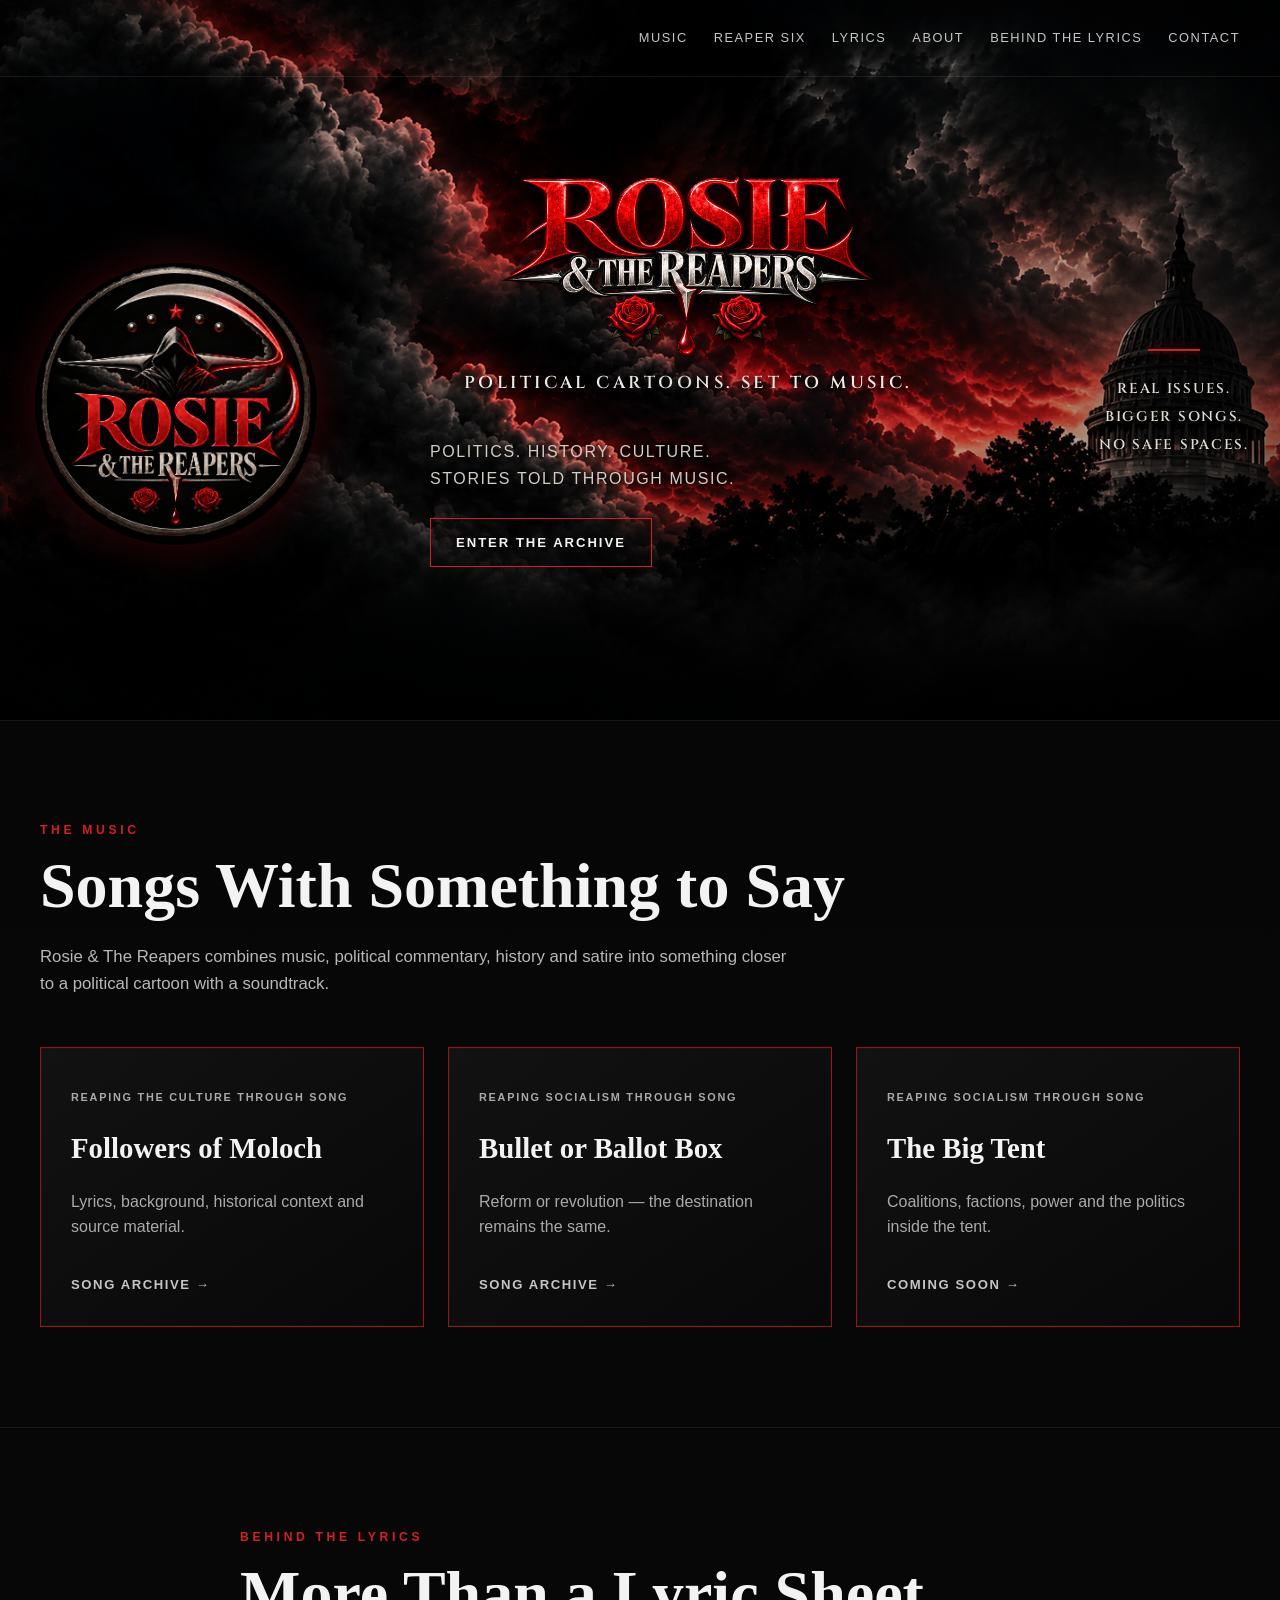
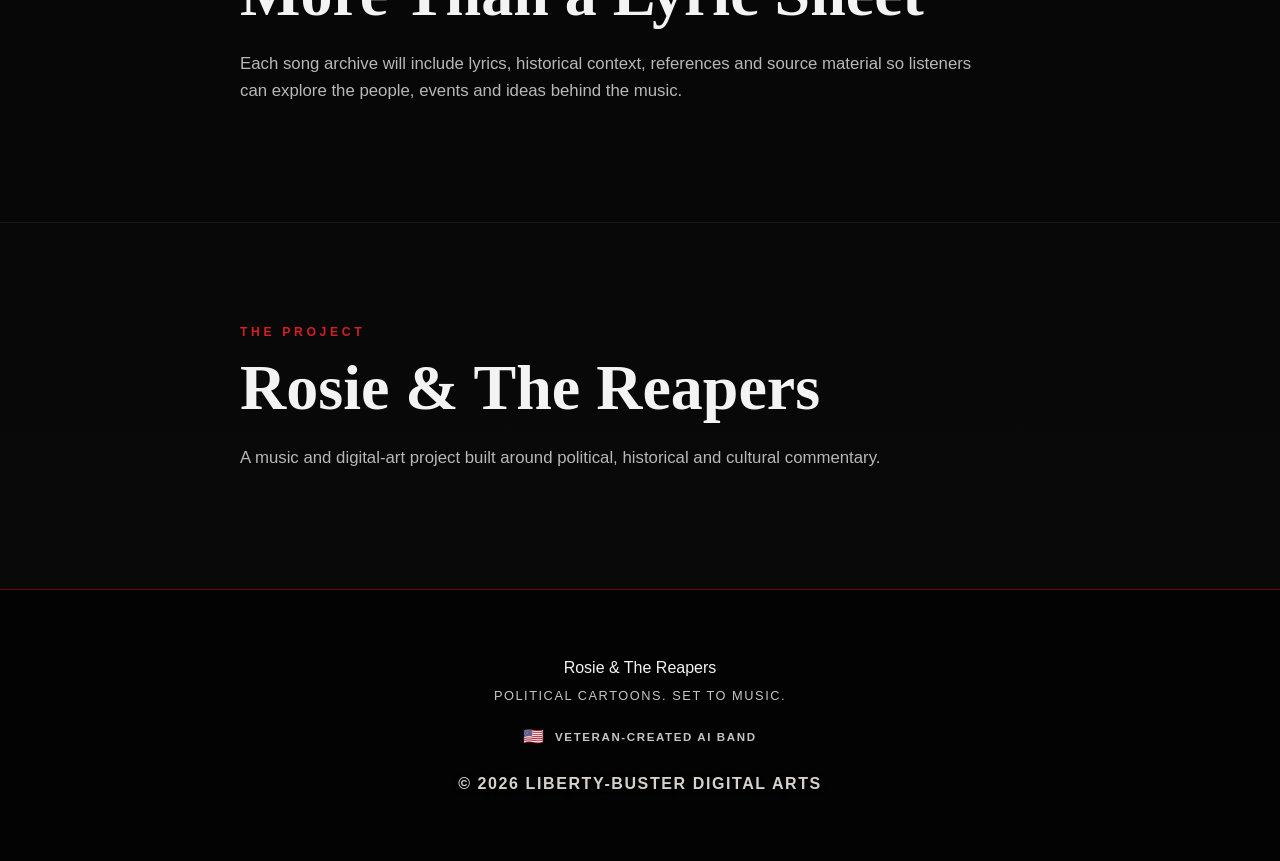
==== index.html @ 95b2151f "Add link to Reaper Six in main navigation" ====
<!DOCTYPE html>
<html lang="en">
<head>
  <meta charset="UTF-8">
  <meta name="viewport" content="width=device-width, initial-scale=1.0">

  <title>Rosie & The Reapers</title>

  <meta
    name="description"
    content="Rosie & The Reapers — Political Cartoons. Set to Music."
  >
  <link rel="preconnect" href="https://fonts.googleapis.com">
  <link rel="preconnect" href="https://fonts.gstatic.com" crossorigin>

  <link
  href="https://fonts.googleapis.com/css2?family=Cinzel+Decorative:wght@700;900&family=Cinzel:wght@500;600;700&display=swap"
  rel="stylesheet"
>

  <link rel="stylesheet" href="styles.css">
</head>

<body>

  <header class="site-header">

    <div class="header-inner">

      

      <nav class="main-nav" aria-label="Main navigation">
        <a href="#music">Music</a>
        <a href="reaper-six.html">Reaper Six</a>
        <a href="#lyrics">Lyrics</a>
        <a href="#about">About</a>
        <a href="#history">Behind the Lyrics</a>
        <a href="#contact">Contact</a>
      </nav>

    </div>

  </header>


  <main>

   <section class="hero">

  <div class="hero-atmosphere"></div>
  <div class="hero-overlay"></div>

  <div class="hero-content">

    <div class="hero-logo">
      <img
        src="assets/rosie-reapers-original.png"
        alt="Rosie & The Reapers logo"
      >
    </div>

   <div class="hero-main">

 <div class="hero-brand-lockup">

  <div class="hero-wordmark-image">
    <img
      src="assets/rosie-reapers-wordmark.png"
      alt="Rosie & The Reapers"
    >
  </div>

  <p class="hero-tagline">
    Political Cartoons. Set to Music.
  </p>

</div>

  <p class="hero-intro">
    Politics. History. Culture.<br>
    Stories told through music.
  </p>

  <a class="hero-button" href="#music">
    Enter the Archive
  </a>

</div>
    <aside class="hero-sidecopy">

  <div class="sidecopy-divider"></div>

  <p class="sidecopy-points">
    Real Issues.<br>
    Bigger Songs.<br>
    No Safe Spaces.
  </p>

</aside>

  </div>

</section>


    <section class="section" id="music">

      <div class="section-inner">

        <p class="section-label">
          THE MUSIC
        </p>

        <h2>
          Songs With Something to Say
        </h2>

        <p class="section-copy">
          Rosie & The Reapers combines music, political commentary,
          history and satire into something closer to a political
          cartoon with a soundtrack.
        </p>

        <div class="card-grid">

          <article class="content-card">
            <p class="card-category">
              REAPING THE CULTURE THROUGH SONG
            </p>

            <h3>Followers of Moloch</h3>

            <p>
              Lyrics, background, historical context and source material.
            </p>

            <a href="#">
              Song Archive →
            </a>
          </article>


          <article class="content-card">
            <p class="card-category">
              REAPING SOCIALISM THROUGH SONG
            </p>

            <h3>Bullet or Ballot Box</h3>

            <p>
              Reform or revolution — the destination remains the same.
            </p>

            <a href="songs/bullet-or-ballot-box.html">
              Song Archive →
            </a>
          </article>


          <article class="content-card">
            <p class="card-category">
              REAPING SOCIALISM THROUGH SONG
            </p>

            <h3>The Big Tent</h3>

            <p>
              Coalitions, factions, power and the politics inside the tent.
            </p>

            <a href="#">
              Coming Soon →
            </a>
          </article>

        </div>

      </div>

    </section>


    <section class="section section-dark" id="lyrics">

      <div class="section-inner narrow">

        <p class="section-label">
          BEHIND THE LYRICS
        </p>

        <h2>
          More Than a Lyric Sheet
        </h2>

        <p class="section-copy">
          Each song archive will include lyrics, historical context,
          references and source material so listeners can explore the
          people, events and ideas behind the music.
        </p>

      </div>

    </section>


    <section class="section" id="about">

      <div class="section-inner narrow">

        <p class="section-label">
          THE PROJECT
        </p>

        <h2>
          Rosie & The Reapers
        </h2>

        <p class="section-copy">
          A music and digital-art project built around political,
          historical and cultural commentary.
        </p>

      </div>

    </section>

  </main>


  <footer class="site-footer" id="contact">

    <p>
      Rosie & The Reapers
    </p>

    <p class="footer-tagline">
      Political Cartoons. Set to Music.
    </p>

    <div class="veteran-badge">
        <span class="veteran-flag" aria-hidden="true">🇺🇸</span>
        <span>Veteran-Created AI Band</span>
    </div>

    <p class="copyright">
      © 2026 Liberty-Buster Digital Arts
    </p>

  </footer>

</body>
</html>
---- styles.css ----
/* =========================================================
   ROSIE & THE REAPERS
   Global Design System
   ========================================================= */

:root {
  --black: #050505;
  --black-soft: #0c0c0c;
  --panel: #111111;

  --red: #b31217;
  --red-bright: #d21f26;
  --red-dark: #69080c;

  --silver: #c5c5c5;
  --steel: #8a8a8a;
  --white: #f3f3f3;

  --border-red: rgba(190, 22, 29, 0.78);

  --content-width: 1200px;
}


/* =========================================================
   RESET
   ========================================================= */

* {
  box-sizing: border-box;
}

html {
  scroll-behavior: smooth;
}

body {
  margin: 0;

  background:
    linear-gradient(
      to bottom,
      #050505,
      #090909
    );

  color: var(--white);

  font-family:
    Arial,
    Helvetica,
    sans-serif;

  line-height: 1.6;
}

a {
  color: inherit;
}


/* =========================================================
   HEADER
   ========================================================= */

.site-header {
  position: absolute;
  top: 0;
  left: 0;
  width: 100%;

  z-index: 10;

  border-bottom:
    1px solid rgba(255, 255, 255, 0.08);
}

.header-inner {
  width: min(
    calc(100% - 40px),
    var(--content-width)
  );

  margin: 0 auto;

  min-height: 76px;

  display: flex;
   
  align-items: center; 
   
  justify-content: flex-end;
   
  gap: 30px;
}

.site-name {
  color: var(--white);

  text-decoration: none;

  font-size: 1rem;

  font-weight: 700;

  letter-spacing: 0.12em;

  text-transform: uppercase;
}

.main-nav {
  display: flex;
  gap: 26px;

  font-size: 0.8rem;

  letter-spacing: 0.12em;

  text-transform: uppercase;
}

.main-nav a {
  text-decoration: none;

  color: var(--silver);

  transition:
    color 0.2s ease;
}

.main-nav a:hover {
  color: var(--red-bright);
}


/* =========================================================
   HERO
   ========================================================= */

.hero {
  position: relative;
  min-height: 720px;

  display: flex;
  align-items: center;

  overflow: hidden;

  background: #030303;
}

.hero-atmosphere {
  position: absolute;
  inset: 0;

  background-image: url("assets/hero-capitol-bg.png");
  background-size: cover;
  background-position: center center;
  background-repeat: no-repeat;

  transform: scale(1.015);
}
    
.hero::before {
  content: "";

  position: absolute;
  inset: 0;

  z-index: 1;

  background:
    linear-gradient(
      to right,
      rgba(0, 0, 0, 0.22) 0%,
      rgba(0, 0, 0, 0.05) 35%,
      rgba(0, 0, 0, 0.08) 65%,
      rgba(0, 0, 0, 0.28) 100%
    ),
    linear-gradient(
      to bottom,
      rgba(0, 0, 0, 0.05) 0%,
      rgba(0, 0, 0, 0.08) 60%,
      rgba(0, 0, 0, 0.72) 100%
    );
}

.hero-overlay {
  position: absolute;
  inset: 0;

  z-index: 1;

  background:
    radial-gradient(
      ellipse at 50% 45%,
      transparent 30%,
      rgba(0, 0, 0, 0.18) 72%,
      rgba(0, 0, 0, 0.48) 100%
    );
}

.hero-content {
  position: relative;
  z-index: 2;

  width: min(calc(100% - 70px), 1650px);
  margin: 88px auto 0;

  display: grid;

  grid-template-columns:
    minmax(280px, 370px)
    minmax(520px, 1fr)
    minmax(180px, 220px);

  align-items: center;

  gap: clamp(70px, 7vw, 130px);
}
/* =========================================================
   HERO LOGO
   ========================================================= */

.hero-logo {
  grid-column: 1;
  grid-row: 1;

  display: flex;
  align-items: center;
  justify-content: flex-start;

  justify-self: start;
}

.hero-logo img {
  display: block;

  width: clamp(270px, 22vw, 360px);
  max-width: 100%;
  height: auto;

  border-radius: 50%;  

  filter:
    drop-shadow(0 0 22px rgba(190, 15, 20, 0.28))
    drop-shadow(0 12px 30px rgba(0, 0, 0, 0.85));
}

.hero-main {
  grid-column: 2;
  grid-row: 1;

  align-self: center;

  max-width: 780px;

  transform: translateY(-22px); 
}

.hero-sidecopy {
  grid-column: 3;
  grid-row: 1;

  justify-self: end;
  align-self: center;

  width: 190px;

  text-align: center;

  transform: translateX(24px);
}

/* hero typography */

/* =========================================================
   HERO WORDMARK IMAGE
   ========================================================= */

.hero-brand-lockup {
  width: 108%;
  transform: translate(-4%, -24px);
  text-align: center;
}

.hero-wordmark-image {
  margin-bottom: 10px;
}

.hero-wordmark-image img {
  display: block;
  width: 100%;
  max-width: 820px;
  height: auto;

  filter:
    drop-shadow(0 5px 8px rgba(0, 0, 0, 0.85))
    drop-shadow(0 10px 18px rgba(0, 0, 0, 0.55));
}

.hero-tagline {
  margin: 0 auto 18px;

  color: #f0ece5;

  font-family: "Cinzel", Georgia, serif;
  font-size: clamp(1rem, 1.35vw, 1.25rem);
  font-weight: 600;

  letter-spacing: 0.20em;
  line-height: 1.5;

  text-align: center;
  text-transform: uppercase;

  text-shadow:
    0 2px 5px rgba(0, 0, 0, 1),
    0 0 12px rgba(0, 0, 0, 0.9);
}

.hero-intro {
  max-width: 540px;

  margin: 0 0 26px;

  color: #d1ccc4;

  font-size: 1rem;
  font-weight: 500;

  line-height: 1.7;
  letter-spacing: 0.10em;

  text-transform: uppercase;

  text-shadow:
    0 2px 5px rgba(0, 0, 0, 1),
    0 0 10px rgba(0, 0, 0, 0.9);
}

.hero-button {
  display: inline-block;

  padding: 13px 25px;

  border: 1px solid var(--red-bright);

  background: rgba(0, 0, 0, 0.28);

  color: var(--white);

  text-decoration: none;
  text-transform: uppercase;

  letter-spacing: 0.15em;

  font-size: 0.82rem;
  font-weight: 700;

  text-shadow:
    0 2px 4px rgba(0, 0, 0, 0.9);

  transition:
    background 0.2s ease,
    border-color 0.2s ease;
}

.hero-button:hover {
  background:
    var(--red-dark);

  border-color:
    var(--red-bright);
}

.sidecopy-tagline {
  margin: 0;

  color: var(--white);

  font-family:
    Georgia,
    "Times New Roman",
    serif;

  font-size:
    clamp(1.3rem, 1.7vw, 2rem);

  line-height: 1.22;

  letter-spacing: 0.06em;

  text-transform: uppercase;

  text-shadow:
    0 2px 8px rgba(0, 0, 0, 0.95);
}

.sidecopy-divider {
  width: 52px;
  height: 2px;

  margin: 0 auto 24px;

  background: var(--red-bright);

  box-shadow:
    0 0 10px rgba(210, 31, 38, 0.55);
}

.sidecopy-points {
  margin: 0;

  color: #e0dcd5;

  font-family: "Cinzel", Georgia, serif;

  font-size: 0.88rem;
  font-weight: 600;

  line-height: 2;
  letter-spacing: 0.12em;

  text-transform: uppercase;

  text-shadow:
    0 2px 5px rgba(0, 0, 0, 1),
    0 0 12px rgba(0, 0, 0, 1);
}

/* =========================================================
   SECTIONS
   ========================================================= */

.section {
  padding:
    100px 20px;

  border-top:
    1px solid
    rgba(255, 255, 255, 0.06);
}

.section-dark {
  background:
    #070707;
}

.section-inner {
  width:
    min(
      100%,
      var(--content-width)
    );

  margin:
    0 auto;
}

.section-inner.narrow {
  max-width:
    800px;
}

.section-label {
  margin:
    0 0 12px;

  color:
    var(--red-bright);

  font-size:
    0.76rem;

  font-weight:
    700;

  letter-spacing:
    0.3em;

  text-transform:
    uppercase;
}

.section h2 {
  margin:
    0 0 24px;

  font-family:
    Georgia,
    "Times New Roman",
    serif;

  font-size:
    clamp(
      2rem,
      5vw,
      4rem
    );

  line-height:
    1.05;
}

.section-copy {
  max-width:
    760px;

  color:
    #b8b8b8;

  font-size:
    1.05rem;
}


/* =========================================================
   CARDS
   ========================================================= */

.card-grid {
  margin-top:
    50px;

  display:
    grid;

  grid-template-columns:
    repeat(
      3,
      1fr
    );

  gap:
    24px;
}

.content-card {
  min-height:
    280px;

  padding:
    30px;

  background:
    linear-gradient(
      145deg,
      #121212,
      #080808
    );

  border:
    1px solid
    var(--border-red);

  box-shadow:
    inset
    0 0 0
    1px
    rgba(255, 255, 255, 0.025);
}

.card-category {
  color:
    var(--red-bright);

  font-size:
    0.68rem;

  font-weight:
    700;

  letter-spacing:
    0.16em;

  text-transform:
    uppercase;
}

.content-card h3 {
  font-family:
    Georgia,
    "Times New Roman",
    serif;

  font-size:
    1.8rem;

  margin:
    18px 0;
}

.content-card p {
  color:
    #aaa;
}

.content-card a {
  display:
    inline-block;

  margin-top:
    18px;

  color:
    var(--silver);

  text-decoration:
    none;

  font-size:
    0.82rem;

  font-weight:
    700;

  letter-spacing:
    0.12em;

  text-transform:
    uppercase;
}

.content-card a:hover {
  color:
    var(--red-bright);
}


/* =========================================================
   FOOTER
   ========================================================= */

.site-footer {
  padding:
    60px 20px;

  text-align:
    center;

  border-top:
    1px solid
    var(--red-dark);

  background:
    #030303;
}

.site-footer p {
  margin:
    5px 0;
}

.footer-tagline {
  color:
    var(--silver);

  letter-spacing:
    0.12em;

  text-transform:
    uppercase;

  font-size:
    0.8rem;
}

.copyright {
  margin-top: 26px !important;

  color: #d7d2ca;

  font-size: 1rem;
  font-weight: 800;

  letter-spacing: 0.10em;
  line-height: 1.5;

  text-transform: uppercase;

  text-shadow:
    0 2px 5px rgba(0, 0, 0, 0.9);
}


/* =========================================================
   VETERAN IDENTITY
   ========================================================= */

.veteran-badge {
  display: flex;
  align-items: center;
  justify-content: center;
  gap: 9px;

  margin-top: 22px;

  color: var(--silver);

  font-size: 0.72rem;
  font-weight: 700;

  letter-spacing: 0.14em;
  text-transform: uppercase;
}

.veteran-flag {
  font-size: 1.05rem;
  line-height: 1;
}

/* =========================================================
   SONG PAGE HERO
   ========================================================= */

.song-hero {
  position: relative;
  min-height: 620px;

  display: flex;
  align-items: center;

  overflow: hidden;

  background: #030303;
}

.song-hero-atmosphere {
  position: absolute;
  inset: 0;

  background-image: url("assets/hero-capitol-bg.png");
  background-size: cover;
  background-position: center;
  background-repeat: no-repeat;
}

.song-hero-overlay {
  position: absolute;
  inset: 0;

  background:
    linear-gradient(
      to right,
      rgba(0, 0, 0, 0.70) 0%,
      rgba(0, 0, 0, 0.30) 45%,
      rgba(0, 0, 0, 0.32) 100%
    ),
    linear-gradient(
      to bottom,
      rgba(0, 0, 0, 0.04),
      rgba(0, 0, 0, 0.58)
    );
}

.song-hero::after {
  content: "";

  position: absolute;
  inset: 0;

  pointer-events: none;
  z-index: 1;

  background:
    radial-gradient(
      circle at 78% 42%,
      rgba(255, 255, 255, 0.22) 0%,
      rgba(255, 255, 255, 0.13) 8%,
      rgba(255, 255, 255, 0.04) 16%,
      rgba(255, 255, 255, 0) 25%
    );

  mix-blend-mode: screen;
  opacity: 0.9;
}

.song-hero-content {
  position: relative;
  z-index: 2;

  width: min(calc(100% - 60px), 1300px);
  margin: 90px auto 0;

  display: grid;
  grid-template-columns: 300px 1fr;

  gap: clamp(60px, 8vw, 130px);

  align-items: center;
}

.song-brand-logo {
  display: block;

  width: 280px;
  max-width: 100%;
  height: auto;

  border-radius: 50%;

  filter:
    drop-shadow(0 0 20px rgba(190, 15, 20, 0.28))
    drop-shadow(0 12px 28px rgba(0, 0, 0, 0.85));
}

.song-category {
  margin: 0 0 18px;

  color: var(--red-bright);

  font-family: "Cinzel", Georgia, serif;

  font-size: 0.9rem;
  font-weight: 700;

  letter-spacing: 0.22em;

  text-transform: uppercase;
}

.song-heading h1 {
  margin: 0 0 26px;

  color: var(--white);

  font-family:
    Georgia,
    "Times New Roman",
    serif;

  font-size: clamp(3.5rem, 6vw, 6.5rem);

  line-height: 0.95;

  text-shadow:
    0 4px 18px rgba(0, 0, 0, 0.95);
}

.song-caption {
  margin: 0;

  color: #d5d0c8;

  font-family: "Cinzel", Georgia, serif;

  font-size: clamp(1rem, 1.6vw, 1.35rem);

  line-height: 1.7;
  letter-spacing: 0.10em;

  text-transform: uppercase;
}


/* =========================================================
   SONG CONTENT
   ========================================================= */

.song-section {
  padding: 90px 24px;

  border-top:
    1px solid rgba(255, 255, 255, 0.06);
}

.song-section-dark {
  background: #070707;
}

.song-section-inner {
  width: min(100%, 1180px);

  margin: 0 auto;
}

.song-text-column {
  max-width: 850px;
}

.song-section h2 {
  margin: 0 0 26px;

  font-family:
    Georgia,
    "Times New Roman",
    serif;

  font-size: clamp(1.8rem, 2.7vw, 2.7rem);

  line-height: 1.08;
}

/* =========================================================
   SONG SECTION LABELS
   ========================================================= */

.song-section .section-label {
  color: var(--red-bright);

  font-family: "Cinzel", Georgia, serif;
  font-size: clamp(1.1rem, 1.7vw, 1.3rem);
  font-weight: 700;

  letter-spacing: 0.16em;
  line-height: 1.35;

  text-transform: uppercase;
}
.song-body-copy {
  color: #c0bbb4;

  font-size: 1.05rem;

  line-height: 1.9;
}


/* =========================================================
   SONG MEDIA
   ========================================================= */

.song-media-grid {
  margin-top: 42px;

  display: grid;

  grid-template-columns:
    minmax(260px, 360px)
    1fr;

  gap: 48px;

  align-items: center;
}

.cover-placeholder {
  aspect-ratio: 1;

  display: grid;
  place-items: center;

  border: 1px solid var(--border-red);

  background:
    linear-gradient(
      145deg,
      #151515,
      #060606
    );

  color: var(--steel);

  font-family: "Cinzel", Georgia, serif;

  letter-spacing: 0.16em;

  text-transform: uppercase;
}

.song-cover img {
  display: block;
  width: 100%;
  height: auto;

  border: 1px solid var(--border-red);

  box-shadow:
    0 10px 28px rgba(0, 0, 0, 0.65);
}

.listen-panel {
  padding: 32px;

  border: 1px solid var(--border-red);

  background: rgba(5, 5, 5, 0.78);
}

.listen-panel p {
  color: #bbb6af;

  line-height: 1.8;
}

.dsp-links {
  margin-top: 26px;

  display: flex;
  flex-wrap: wrap;

  gap: 12px;
}

.dsp-links a {
  padding: 10px 16px;

  border: 1px solid var(--red-dark);

  text-decoration: none;

  font-size: 0.78rem;
  font-weight: 700;

  letter-spacing: 0.10em;

  text-transform: uppercase;
}

.dsp-links a:hover {
  border-color: var(--red-bright);
  background: var(--red-dark);
}


/* =========================================================
   SONG TEXT PANELS
   ========================================================= */

.lyrics-panel,
.reference-panel,
.sources-panel {
  margin-top: 30px;

  padding: 32px;

  border-left:
    3px solid var(--red-dark);

  background:
    linear-gradient(
      145deg,
      rgba(18, 18, 18, 0.92),
      rgba(7, 7, 7, 0.92)
    );

  color: #c5c0b8;

  line-height: 1.9;
}

/* =========================================================
   REFERENCE & SOURCE PANELS
   ========================================================= */

.reference-panel h3,
.sources-panel h3 {
  margin: 38px 0 14px;

  color: var(--red-bright);

  font-family: "Cinzel", Georgia, serif;
  font-size: 1.05rem;
  font-weight: 700;

  letter-spacing: 0.08em;
  line-height: 1.4;
}

.reference-panel h3:first-child,
.sources-panel h3:first-child {
  margin-top: 0;
}

.reference-panel p,
.sources-panel p {
  margin: 0 0 22px;
}

.sources-panel strong {
  color: #e2ddd5;
  font-weight: 700;
}

.sources-panel a {
  color: var(--silver);

  font-weight: 700;
  text-decoration: none;

  border-bottom: 1px solid var(--red-dark);

  transition:
    color 0.2s ease,
    border-color 0.2s ease;
}

.sources-panel a:hover {
  color: var(--red-bright);
  border-color: var(--red-bright);
}

/* =========================================================
   LYRICS
   ========================================================= */

.lyrics-panel {
  color: #d8d3cc;

  font-size: 1.05rem;
  line-height: 1.9;
}

.lyric-stanza {
  margin-bottom: 30px;
}

.lyric-stanza:last-child {
  margin-bottom: 0;
}

.lyric-stanza p {
  margin: 0 0 22px;
}

.lyric-section-label {
  margin: 38px 0 24px;

  color: var(--red-bright);

  font-family: "Cinzel", Georgia, serif;
  font-size: 0.82rem;
  font-weight: 700;

  letter-spacing: 0.18em;
  text-transform: uppercase;
}

.lyric-emphasis {
  color: var(--red-bright);

  font-weight: 700;

  text-shadow:
    0 0 10px rgba(210, 31, 38, 0.18);
}

/* =========================================================
   RESPONSIVE
   ========================================================= */

@media (max-width: 1100px) {

  .header-inner {
    flex-direction: column;
    justify-content: center;
    padding: 16px 0;
  }

 .hero-wordmark-image img {
  width: min(100%, 640px);
  max-width: 100%;
  }

 .hero-tagline {
    font-size: 0.9rem;
    letter-spacing: 0.15em;
  }

  .main-nav {
    flex-wrap: wrap;
    justify-content: center;
    gap: 12px 20px;
  }

 .hero {
  min-height: auto;
  padding: 150px 0 80px;
}

.hero-brand-lockup {
  width: 100%;
  transform: none;
}

.hero-atmosphere {
  background-position: 68% center;
}

.hero-content {
  width: min(calc(100% - 40px), 760px);

  margin-top: 0;

  grid-template-columns: 1fr;

  justify-items: start;

  gap: 30px;

  text-align: left;
}

.hero-logo {
  grid-column: 1;
  grid-row: 1;

  justify-self: start;
}

.hero-logo img {
  width: min(320px, 72vw);
}

.hero-main {
  transform: none;
}

.hero-sidecopy {
  grid-column: 1;
  grid-row: 3;

  justify-self: start;

  max-width: 320px;

  margin-top: 10px;

  text-align: left;
}

.sidecopy-divider {
  margin-left: 0;
  margin-right: 0;
}

.hero-intro {
  margin-left: 0;
  margin-right: 0;
}

  .card-grid {
    grid-template-columns: 1fr;
  }

  /* =========================================================
   SONG PAGE RESPONSIVE
   ========================================================= */

.song-hero {
  min-height: auto;
  padding: 140px 0 70px;
}

.song-hero-content {
  width: min(calc(100% - 40px), 760px);
  margin-top: 0;

  grid-template-columns: 1fr;
  gap: 36px;
}

.song-brand-logo {
  width: min(240px, 60vw);
}

.song-heading h1 {
  font-size: clamp(2.8rem, 12vw, 4.6rem);
}

.song-media-grid {
  grid-template-columns: 1fr;
  gap: 28px;
}

.song-cover {
  max-width: 420px;
}

.song-section {
  padding: 70px 20px;
}

.song-text-column {
  max-width: 100%;
}

.listen-panel {
  padding: 26px;
}

.lyrics-panel,
.reference-panel,
.sources-panel {
  padding: 24px;
} 

}
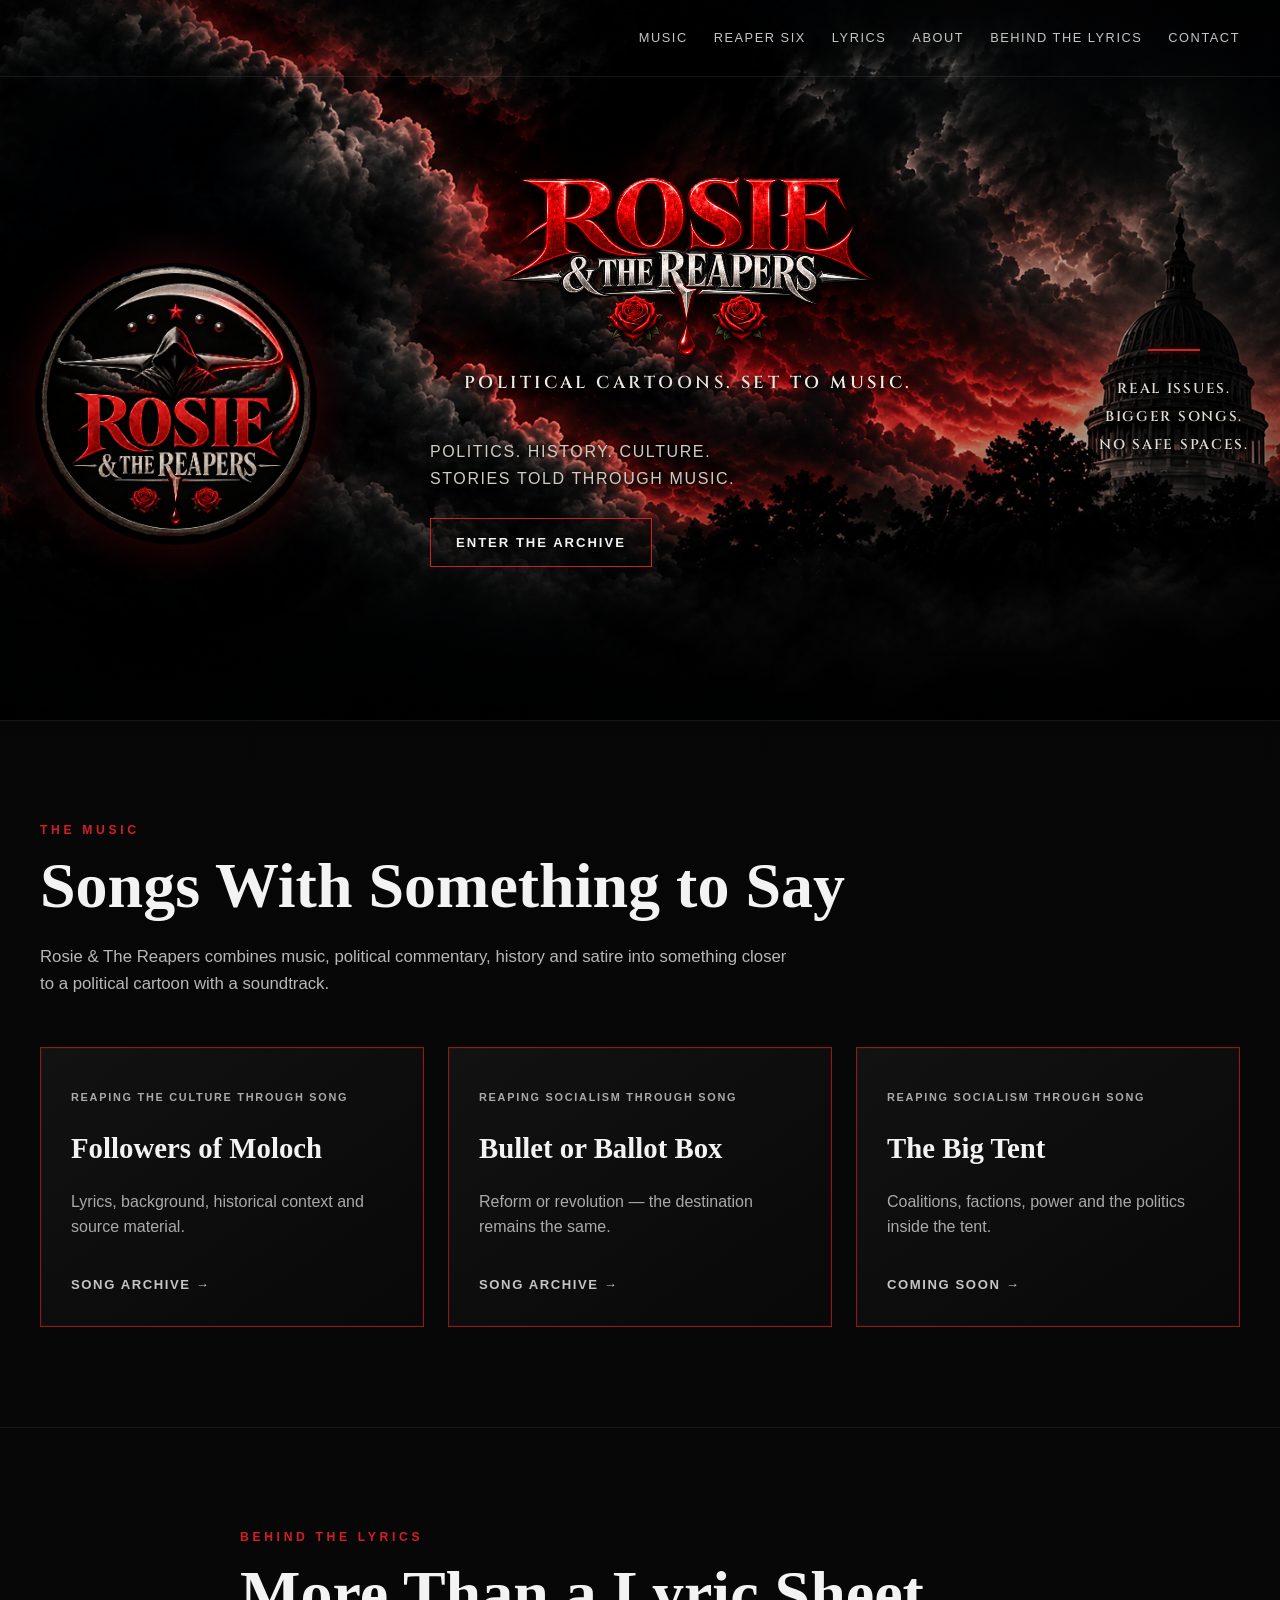
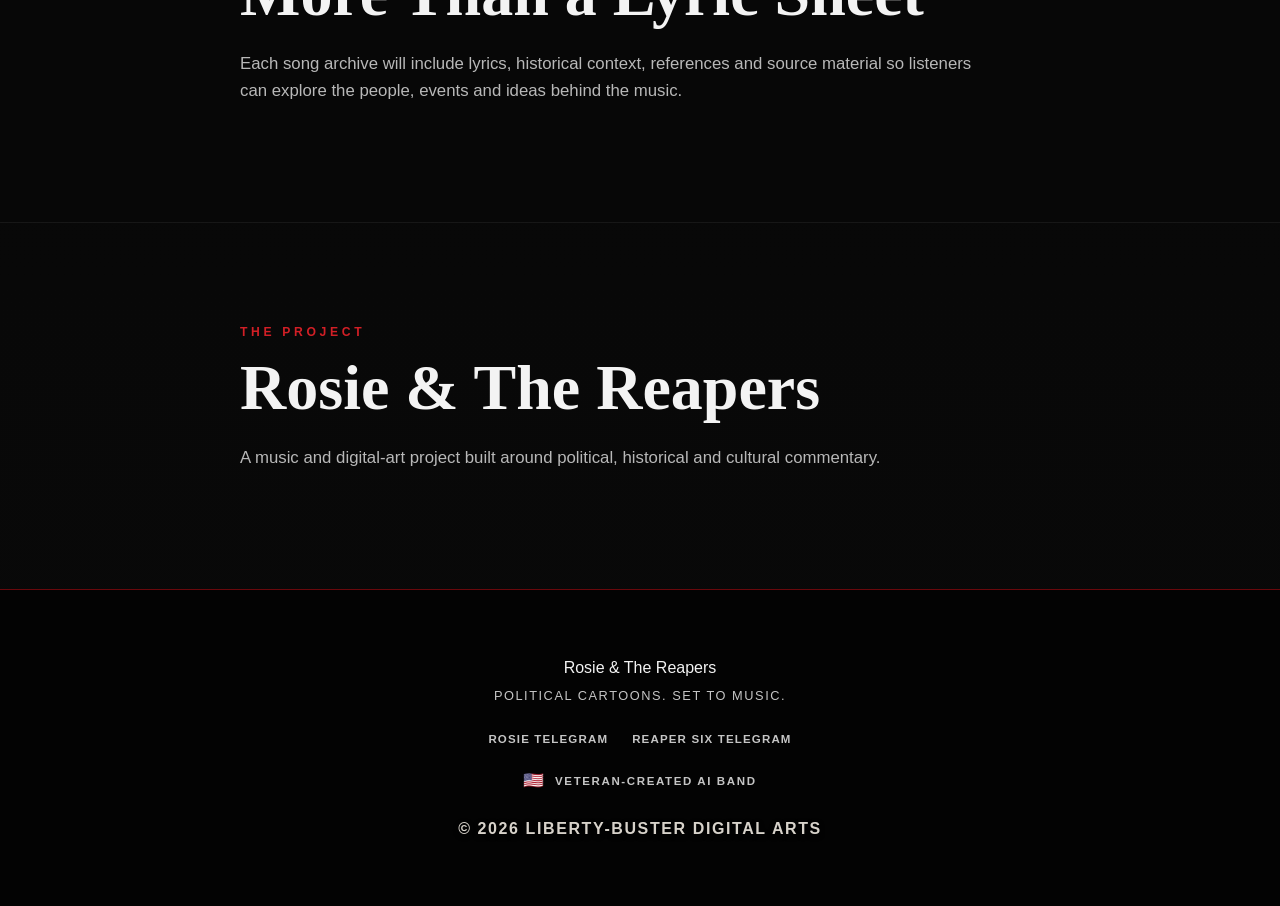
==== commit a92ae05c: "Integrate official Telegram channels into homepage" ====
--- a/index.html
+++ b/index.html
@@ -236,7 +236,25 @@
     <p class="footer-tagline">
       Political Cartoons. Set to Music.
     </p>
-
+        <div class="footer-social-links">
+
+      <a
+        href="https://t.me/rosiereapers"
+        target="_blank"
+        rel="noopener noreferrer"
+      >
+        Rosie Telegram
+      </a>
+
+      <a
+        href="https://t.me/reapersix"
+        target="_blank"
+        rel="noopener noreferrer"
+      >
+        Reaper Six Telegram
+      </a>
+
+    </div>
     <div class="veteran-badge">
         <span class="veteran-flag" aria-hidden="true">🇺🇸</span>
         <span>Veteran-Created AI Band</span>
--- a/styles.css
+++ b/styles.css
@@ -1287,3 +1287,100 @@
 } 
 
 }
+
+
+/* =========================================================
+   OFFICIAL COMMUNITY CHANNELS
+   ========================================================= */
+
+.community-grid {
+  display: grid;
+  grid-template-columns: repeat(2, minmax(0, 1fr));
+  gap: 24px;
+  margin-top: 40px;
+}
+
+.community-card {
+  min-height: auto;
+  display: flex;
+  flex-direction: column;
+}
+
+.telegram-link {
+  display: inline-flex;
+  align-items: center;
+  justify-content: center;
+  align-self: flex-start;
+
+  gap: 10px;
+  padding: 12px 20px;
+
+  color: var(--silver);
+  border: 1px solid var(--red-dark);
+  background: rgba(5, 5, 5, 0.75);
+
+  font-size: 0.78rem;
+  font-weight: 700;
+  letter-spacing: 0.10em;
+  text-decoration: none;
+  text-transform: uppercase;
+
+  transition:
+    color 0.2s ease,
+    background 0.2s ease,
+    border-color 0.2s ease;
+}
+
+.community-card .telegram-link {
+  margin-top: auto;
+}
+
+.telegram-link:hover,
+.telegram-link:focus-visible {
+  color: var(--white);
+  background: var(--red-dark);
+  border-color: var(--red-bright);
+}
+
+.footer-social-links {
+  display: flex;
+  justify-content: center;
+  flex-wrap: wrap;
+  gap: 14px 24px;
+
+  margin: 24px 0;
+}
+
+.footer-social-links a {
+  color: var(--silver);
+  text-decoration: none;
+
+  font-size: 0.72rem;
+  font-weight: 700;
+  letter-spacing: 0.10em;
+  text-transform: uppercase;
+}
+
+.footer-social-links a:hover,
+.footer-social-links a:focus-visible {
+  color: var(--red-bright);
+}
+
+@media (max-width: 700px) {
+
+  .community-grid {
+    grid-template-columns: 1fr;
+    gap: 20px;
+  }
+
+  .telegram-link {
+    width: 100%;
+  }
+
+  .footer-social-links {
+    flex-direction: column;
+    align-items: center;
+    gap: 14px;
+  }
+
+}
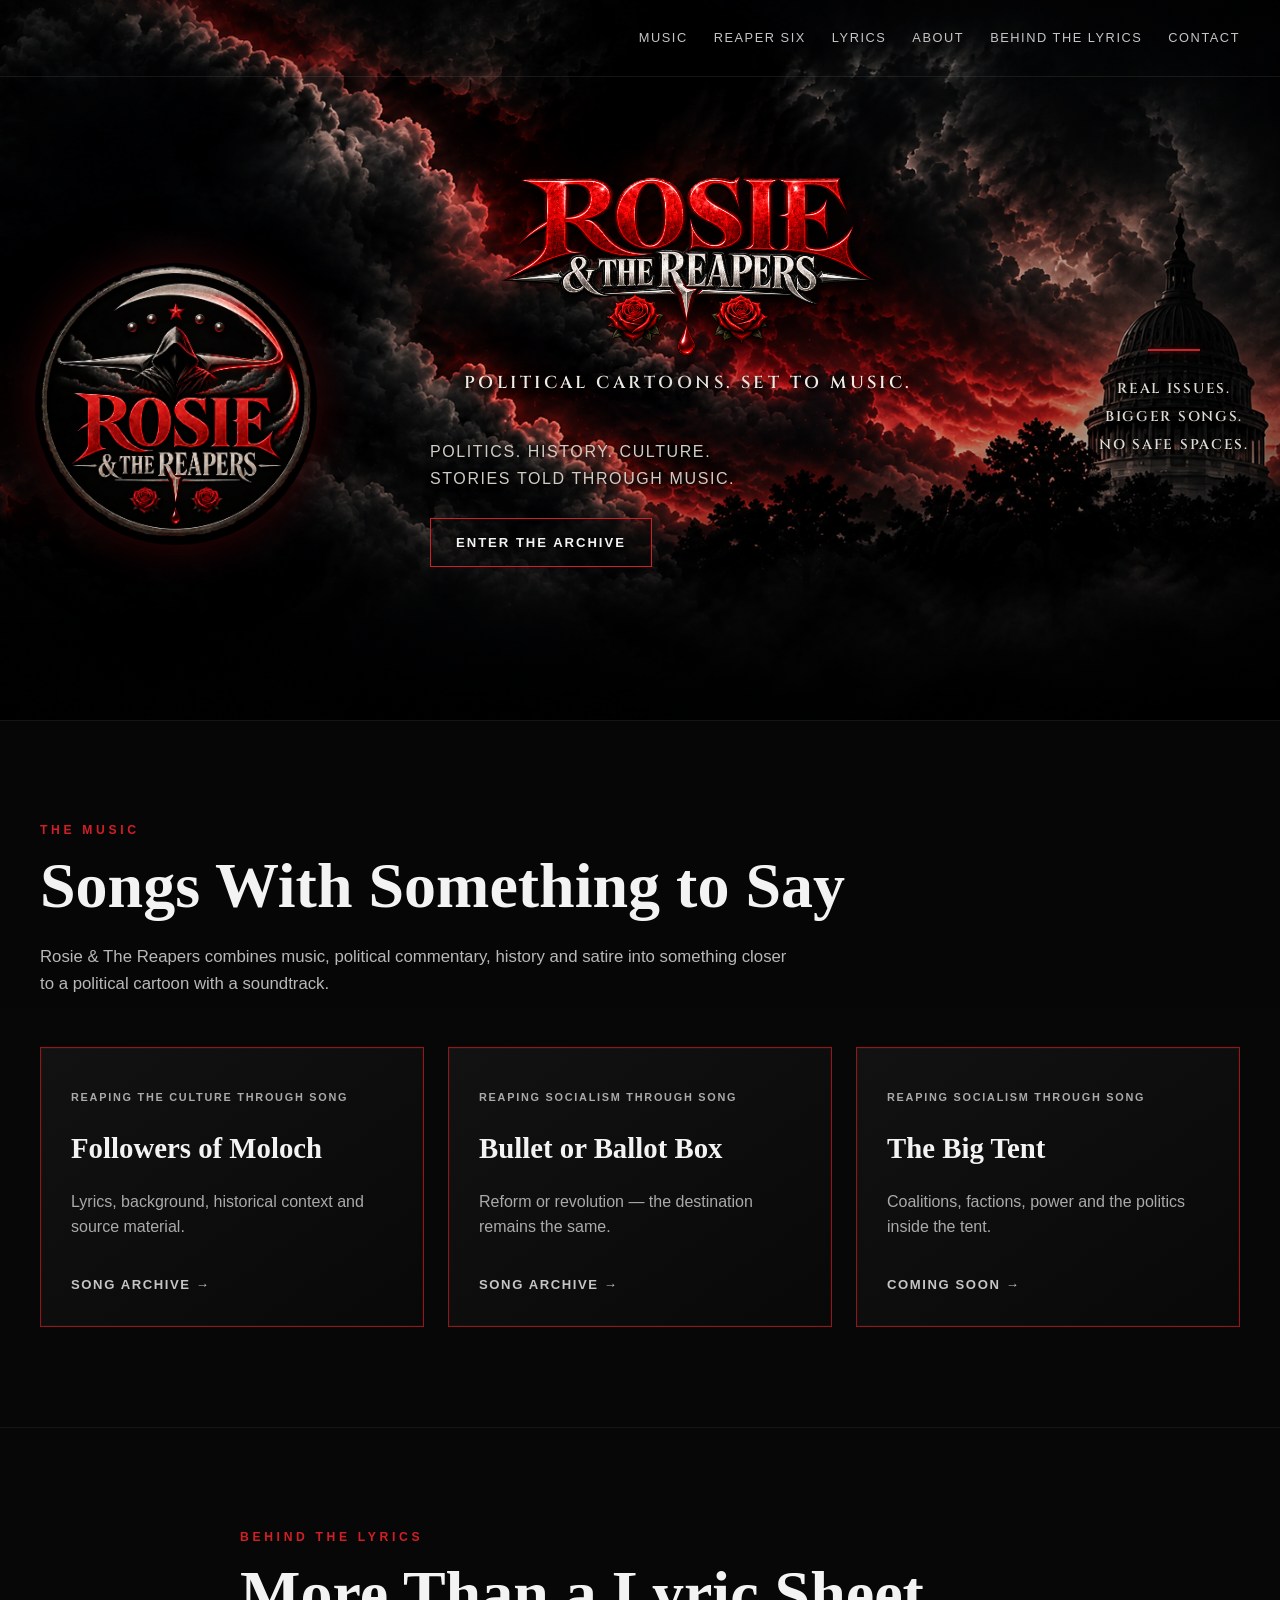
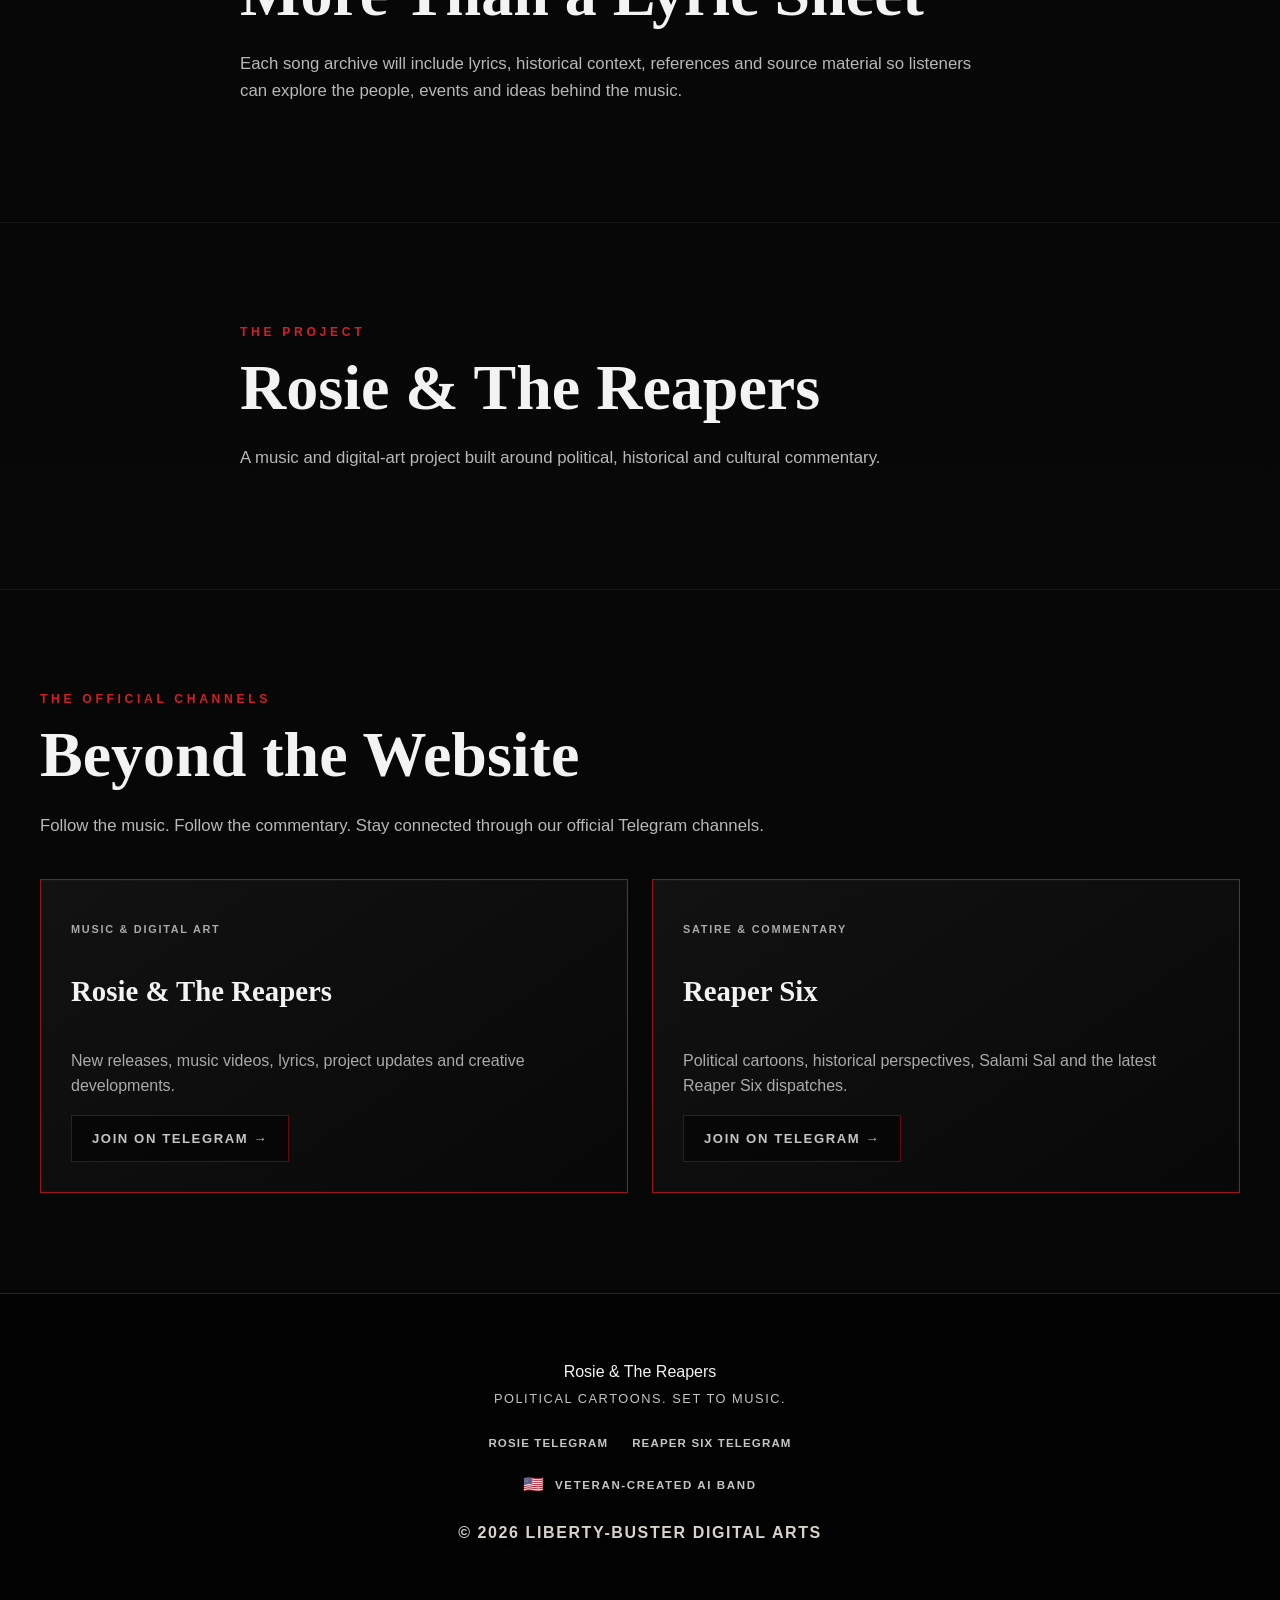
==== commit 26915d43: "Add Telegram community cards to homepage" ====
--- a/index.html
+++ b/index.html
@@ -224,6 +224,81 @@
 
     </section>
 
+    <!-- =========================================
+         OFFICIAL COMMUNITY CHANNELS
+         ========================================= -->
+
+    <section class="section section-dark" id="community">
+
+      <div class="section-inner">
+
+        <p class="section-label">
+          THE OFFICIAL CHANNELS
+        </p>
+
+        <h2>Beyond the Website</h2>
+
+        <p class="section-copy">
+          Follow the music. Follow the commentary.
+          Stay connected through our official Telegram channels.
+        </p>
+
+        <div class="community-grid">
+
+          <article class="content-card community-card">
+
+            <p class="card-category">
+              MUSIC &amp; DIGITAL ART
+            </p>
+
+            <h3>Rosie &amp; The Reapers</h3>
+
+            <p>
+              New releases, music videos, lyrics,
+              project updates and creative developments.
+            </p>
+
+            <a
+              class="telegram-link"
+              href="https://t.me/rosiereapers"
+              target="_blank"
+              rel="noopener noreferrer"
+            >
+              Join on Telegram →
+            </a>
+
+          </article>
+
+          <article class="content-card community-card">
+
+            <p class="card-category">
+              SATIRE &amp; COMMENTARY
+            </p>
+
+            <h3>Reaper Six</h3>
+
+            <p>
+              Political cartoons, historical perspectives,
+              Salami Sal and the latest Reaper Six dispatches.
+            </p>
+
+            <a
+              class="telegram-link"
+              href="https://t.me/reapersix"
+              target="_blank"
+              rel="noopener noreferrer"
+            >
+              Join on Telegram →
+            </a>
+
+          </article>
+
+        </div>
+
+      </div>
+
+    </section>
+
   </main>
 
 
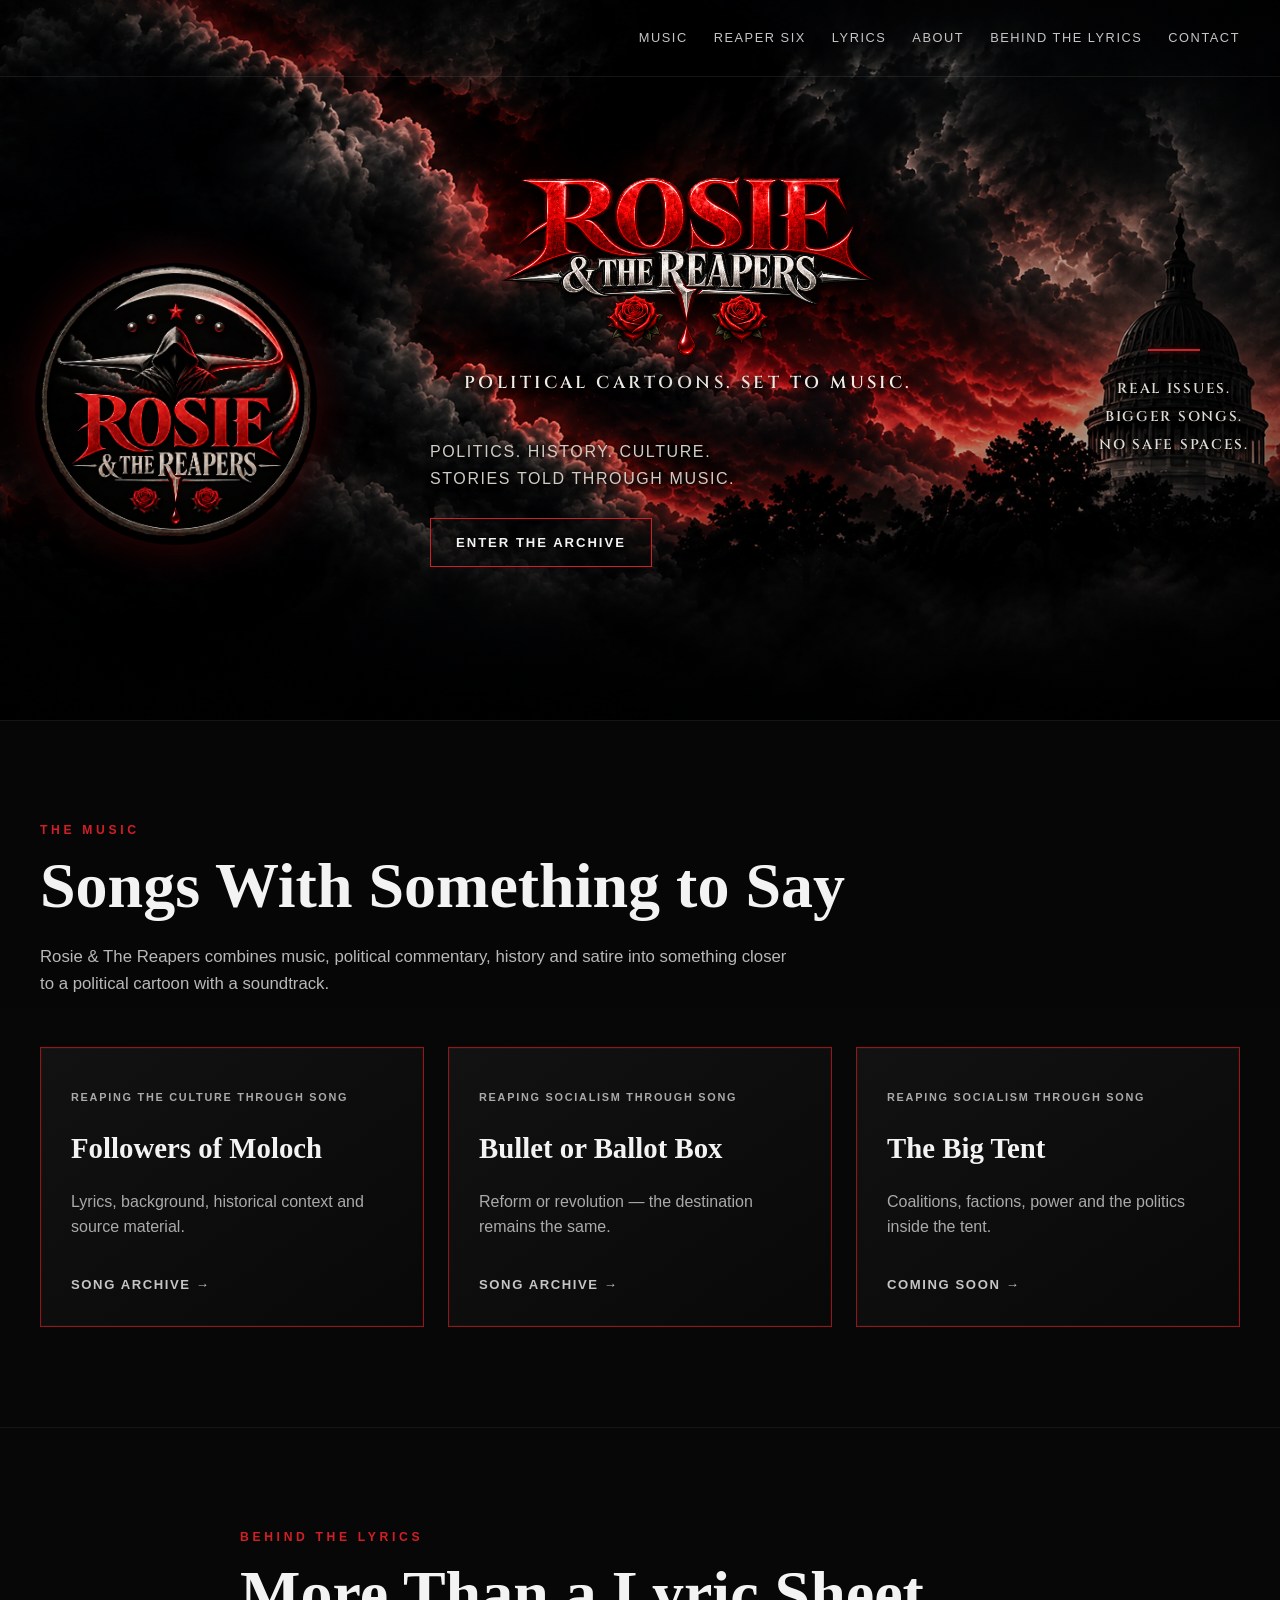
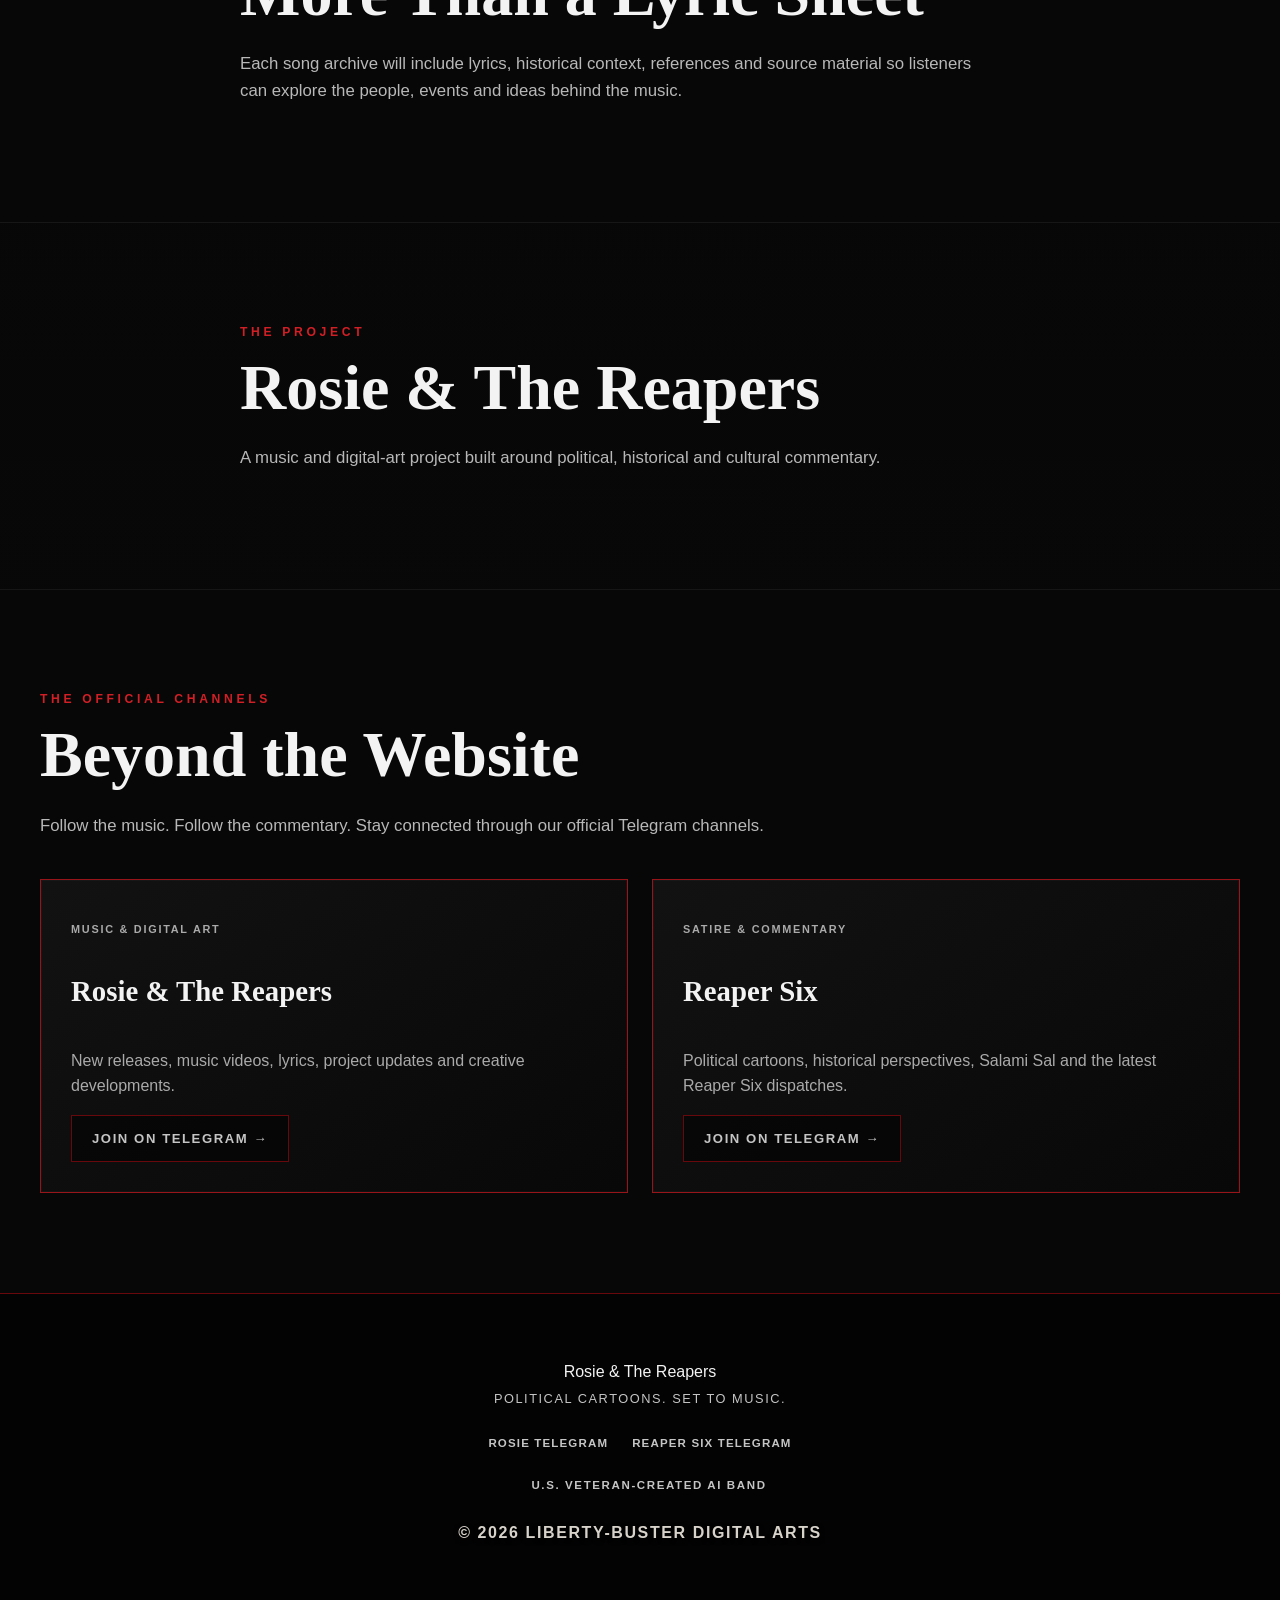
==== commit ddea5f1c: "Update veteran badge text and structure" ====
--- a/index.html
+++ b/index.html
@@ -331,10 +331,15 @@
 
     </div>
     <div class="veteran-badge">
-        <span class="veteran-flag" aria-hidden="true">🇺🇸</span>
-        <span>Veteran-Created AI Band</span>
-    </div>
-
+
+  <span class="veteran-flag" aria-hidden="true"></span>
+
+  <span class="veteran-divider" aria-hidden="true"></span>
+
+  <span>U.S. Veteran-Created AI Band</span>
+
+</div>
+    
     <p class="copyright">
       © 2026 Liberty-Buster Digital Arts
     </p>
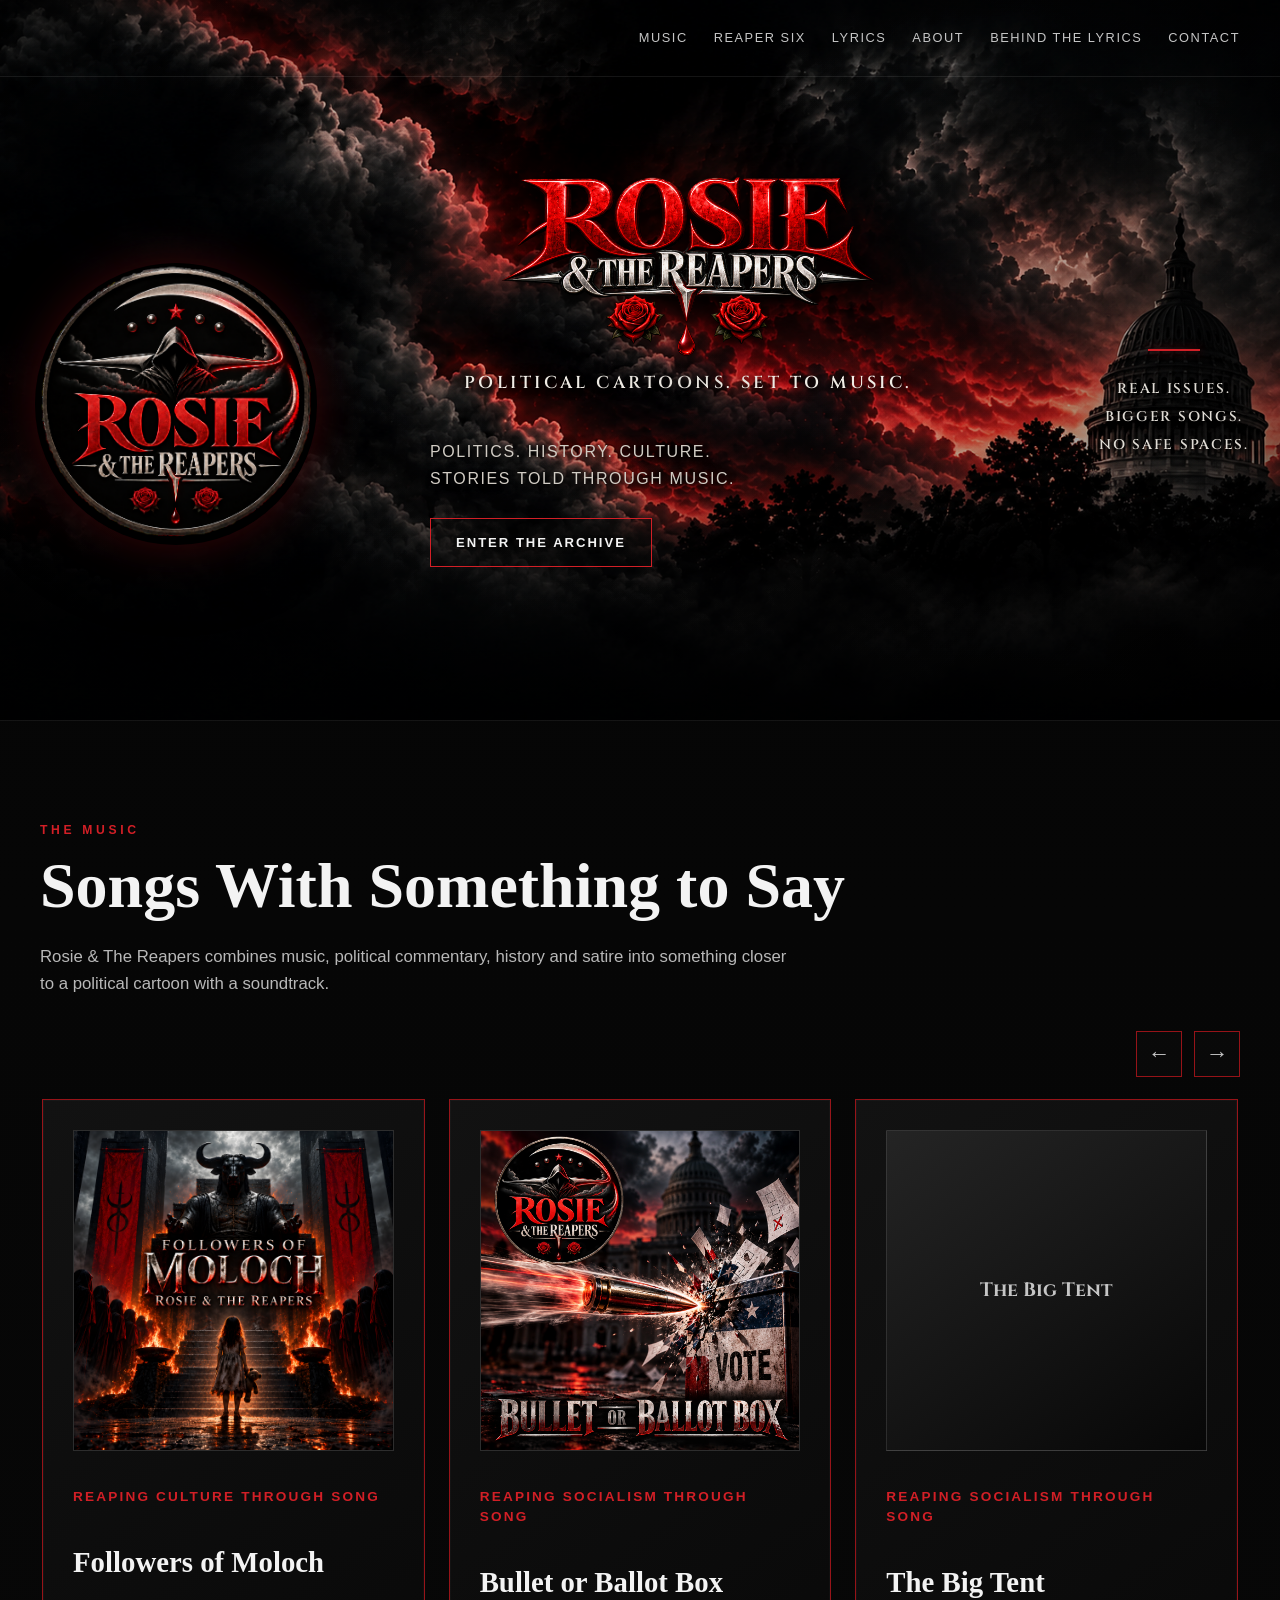
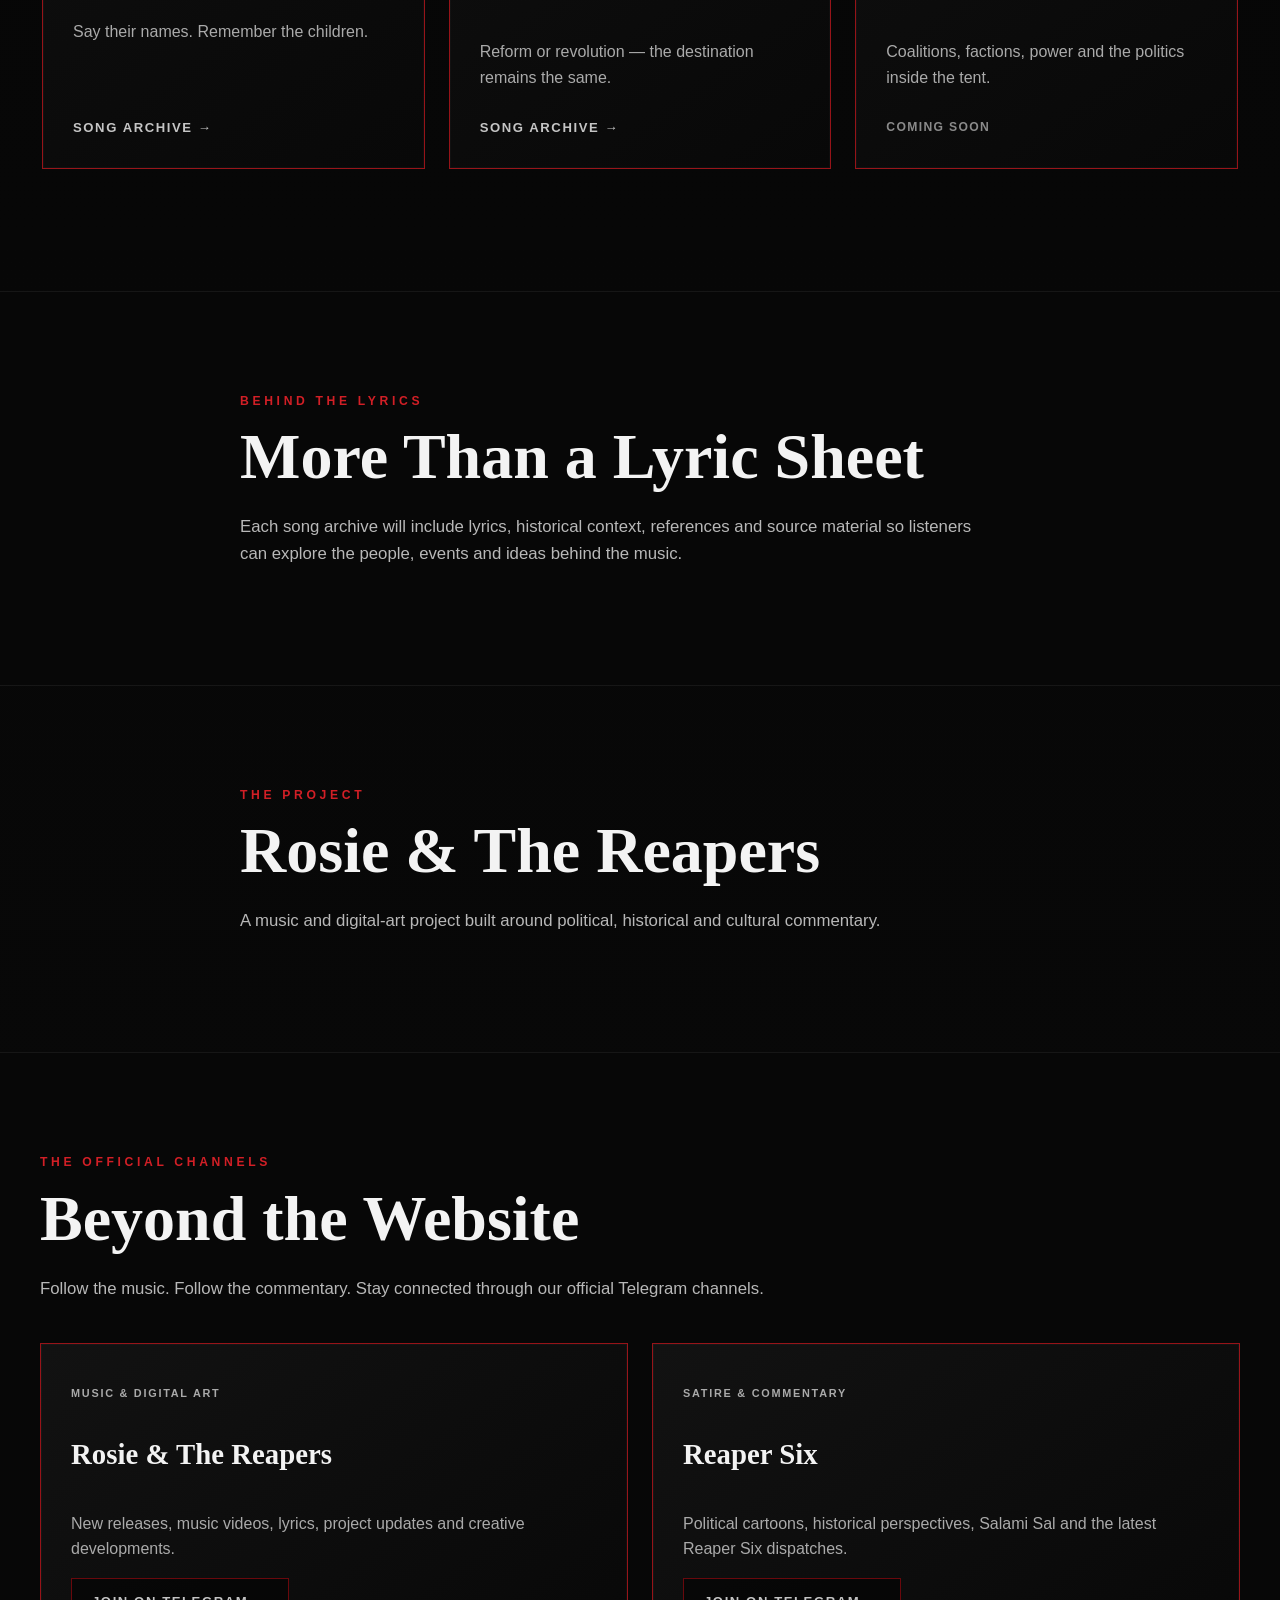
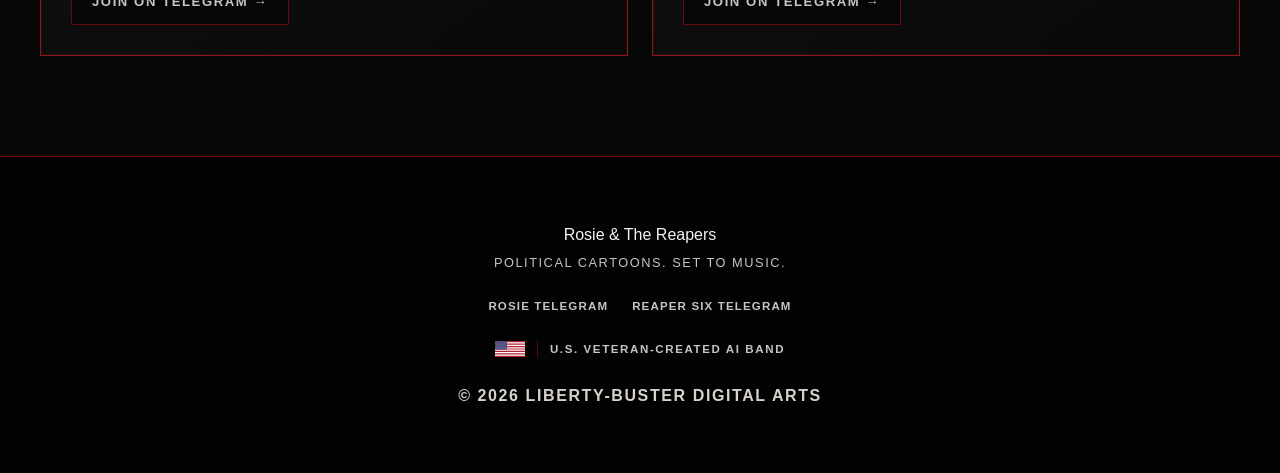
==== commit 8d2aada3: "Implement responsive music archive carousel and activate Moloch" ====
--- a/index.html
+++ b/index.html
@@ -19,6 +19,164 @@
 >
 
   <link rel="stylesheet" href="styles.css">
+   <style>
+
+    /* =========================================
+       MUSIC ARCHIVE CAROUSEL
+       ========================================= */
+
+    .music-carousel-shell {
+      margin-top: 34px;
+    }
+
+    .music-carousel-topbar {
+      display: flex;
+      justify-content: flex-end;
+      gap: 12px;
+      margin-bottom: 18px;
+    }
+
+    .music-carousel-button {
+      width: 46px;
+      height: 46px;
+
+      border: 1px solid var(--border-red);
+      background: rgba(10, 10, 10, 0.92);
+      color: var(--silver);
+
+      font-size: 1.4rem;
+      cursor: pointer;
+
+      transition:
+        border-color 0.2s ease,
+        color 0.2s ease,
+        background 0.2s ease;
+    }
+
+    .music-carousel-button:hover,
+    .music-carousel-button:focus-visible {
+      color: var(--red-bright);
+      border-color: var(--red-bright);
+      background: rgba(25, 8, 8, 0.96);
+    }
+
+    .music-carousel {
+      display: grid;
+      grid-auto-flow: column;
+
+      grid-auto-columns: minmax(
+        280px,
+        calc((100% - 48px) / 3)
+      );
+
+      gap: 24px;
+
+      overflow-x: auto;
+      overscroll-behavior-inline: contain;
+
+      scroll-behavior: smooth;
+      scroll-snap-type: inline mandatory;
+
+      padding: 4px 2px 22px;
+    }
+
+    .music-carousel .content-card {
+      scroll-snap-align: start;
+      scroll-snap-stop: always;
+      min-width: 0;
+
+      display: flex;
+      flex-direction: column;
+    }
+
+    .music-carousel .content-card .card-category {
+      color: var(--red-bright);
+      font-size: 0.85rem;
+      line-height: 1.5;
+    }
+
+    .music-carousel .content-card a,
+    .music-carousel .music-status {
+      align-self: flex-start;
+      margin-top: auto;
+    }
+
+    .music-carousel:focus-visible {
+      outline: 1px solid var(--red-bright);
+      outline-offset: 6px;
+    }
+
+    .music-thumb {
+      width: 100%;
+      aspect-ratio: 1 / 1;
+      margin-bottom: 22px;
+
+      overflow: hidden;
+      border: 1px solid rgba(150, 150, 150, 0.25);
+      background: #090909;
+    }
+
+    .music-thumb img {
+      display: block;
+      width: 100%;
+      height: 100%;
+      object-fit: contain;
+    }
+
+    .music-thumb-placeholder {
+      display: flex;
+      align-items: center;
+      justify-content: center;
+
+      box-sizing: border-box;
+      padding: 20px;
+
+      background: linear-gradient(
+        145deg,
+        #242424,
+        #070707
+      );
+
+      color: var(--silver);
+      font-family: "Cinzel", Georgia, serif;
+      font-size: 1.2rem;
+      font-weight: 700;
+      text-align: center;
+    }
+
+    .music-status {
+      display: inline-block;
+      padding-top: 12px;
+
+      color: var(--steel);
+      font-size: 0.76rem;
+      font-weight: 700;
+      letter-spacing: 0.11em;
+      text-transform: uppercase;
+    }
+
+    @media (max-width: 900px) {
+      .music-carousel {
+        grid-auto-columns: 76%;
+      }
+    }
+
+    @media (max-width: 600px) {
+      .music-carousel {
+        grid-auto-columns: 88%;
+      }
+
+      .music-carousel-topbar {
+        margin-bottom: 14px;
+      }
+
+      .music-carousel-button {
+        width: 42px;
+        height: 42px;
+      }
+    }
+
+  </style> 
 </head>
 
 <body>
@@ -121,59 +279,122 @@
           cartoon with a soundtrack.
         </p>
 
-        <div class="card-grid">
-
-          <article class="content-card">
-            <p class="card-category">
-              REAPING THE CULTURE THROUGH SONG
-            </p>
-
-            <h3>Followers of Moloch</h3>
-
-            <p>
-              Lyrics, background, historical context and source material.
-            </p>
-
-            <a href="#">
-              Song Archive →
-            </a>
-          </article>
-
-
-          <article class="content-card">
-            <p class="card-category">
-              REAPING SOCIALISM THROUGH SONG
-            </p>
-
-            <h3>Bullet or Ballot Box</h3>
-
-            <p>
-              Reform or revolution — the destination remains the same.
-            </p>
-
-            <a href="songs/bullet-or-ballot-box.html">
-              Song Archive →
-            </a>
-          </article>
-
-
-          <article class="content-card">
-            <p class="card-category">
-              REAPING SOCIALISM THROUGH SONG
-            </p>
-
-            <h3>The Big Tent</h3>
-
-            <p>
-              Coalitions, factions, power and the politics inside the tent.
-            </p>
-
-            <a href="#">
-              Coming Soon →
-            </a>
-          </article>
-
-        </div>
+              <!-- MUSIC ARCHIVE CAROUSEL -->
+
+        <div class="music-carousel-shell">
+
+          <div class="music-carousel-topbar">
+
+            <button
+              class="music-carousel-button music-prev"
+              type="button"
+              aria-label="Previous song"
+            >
+              ←
+            </button>
+
+            <button
+              class="music-carousel-button music-next"
+              type="button"
+              aria-label="Next song"
+            >
+              →
+            </button>
+
+          </div>
+
+          <div
+            class="music-carousel"
+            id="music-carousel"
+            tabindex="0"
+            aria-label="Rosie &amp; The Reapers Song Archive"
+          >
+
+            <!-- FOLLOWERS OF MOLOCH -->
+
+            <article class="content-card">
+
+              <div class="music-thumb">
+                <img
+                  src="assets/followers-of-moloch-cover-art.png"
+                  alt="Followers of Moloch cover artwork"
+                >
+              </div>
+
+              <p class="card-category">
+                REAPING CULTURE THROUGH SONG
+              </p>
+
+              <h3>Followers of Moloch</h3>
+
+              <p>
+                Say their names. Remember the children.
+              </p>
+
+              <a href="songs/followers-of-moloch.html">
+                Song Archive →
+              </a>
+
+            </article>
+
+
+            <!-- BULLET OR BALLOT BOX -->
+
+            <article class="content-card">
+
+              <div class="music-thumb">
+                <img
+                  src="assets/bullet-or-ballot-box-cover-art.png"
+                  alt="Bullet or Ballot Box cover artwork"
+                >
+              </div>
+
+              <p class="card-category">
+                REAPING SOCIALISM THROUGH SONG
+              </p>
+
+              <h3>Bullet or Ballot Box</h3>
+
+              <p>
+                Reform or revolution — the destination
+                remains the same.
+              </p>
+
+              <a href="songs/bullet-or-ballot-box.html">
+                Song Archive →
+              </a>
+
+            </article>
+
+
+            <!-- THE BIG TENT -->
+
+            <article class="content-card">
+
+              <div class="music-thumb music-thumb-placeholder">
+                The Big Tent
+              </div>
+
+              <p class="card-category">
+                REAPING SOCIALISM THROUGH SONG
+              </p>
+
+              <h3>The Big Tent</h3>
+
+              <p>
+                Coalitions, factions, power and the
+                politics inside the tent.
+              </p>
+
+              <span class="music-status">
+                Coming Soon
+              </span>
+
+            </article>
+
+          </div>
+
+        </div> 
 
       </div>
 
@@ -345,6 +566,40 @@
     </p>
 
   </footer>
-
+<script>
+  const musicCarousel =
+    document.getElementById("music-carousel");
+
+  const previousSong =
+    document.querySelector(".music-prev");
+
+  const nextSong =
+    document.querySelector(".music-next");
+
+  function getMusicScrollAmount() {
+    const card =
+      musicCarousel.querySelector(".content-card");
+
+    if (!card) {
+      return musicCarousel.clientWidth * 0.8;
+    }
+
+    return card.getBoundingClientRect().width + 24;
+  }
+
+  previousSong.addEventListener("click", function () {
+    musicCarousel.scrollBy({
+      left: -getMusicScrollAmount(),
+      behavior: "smooth"
+    });
+  });
+
+  nextSong.addEventListener("click", function () {
+    musicCarousel.scrollBy({
+      left: getMusicScrollAmount(),
+      behavior: "smooth"
+    });
+  });
+</script>
 </body>
 </html>
--- a/styles.css
+++ b/styles.css
@@ -688,11 +688,13 @@
    VETERAN IDENTITY
    ========================================================= */
 
+
 .veteran-badge {
   display: flex;
   align-items: center;
   justify-content: center;
-  gap: 9px;
+  flex-wrap: wrap;
+  gap: 12px;
 
   margin-top: 22px;
 
@@ -700,14 +702,25 @@
 
   font-size: 0.72rem;
   font-weight: 700;
-
   letter-spacing: 0.14em;
   text-transform: uppercase;
 }
 
 .veteran-flag {
-  font-size: 1.05rem;
-  line-height: 1;
+  display: inline-block;
+  width: 30px;
+  height: 16px;
+  flex-shrink: 0;
+
+  background: url("assets/us-flag.svg") center / contain no-repeat;
+
+  filter: drop-shadow(0 2px 3px rgba(0, 0, 0, 0.6));
+}
+
+.veteran-divider {
+  width: 1px;
+  height: 16px;
+  background: var(--red-dark);
 }
 
 /* =========================================================
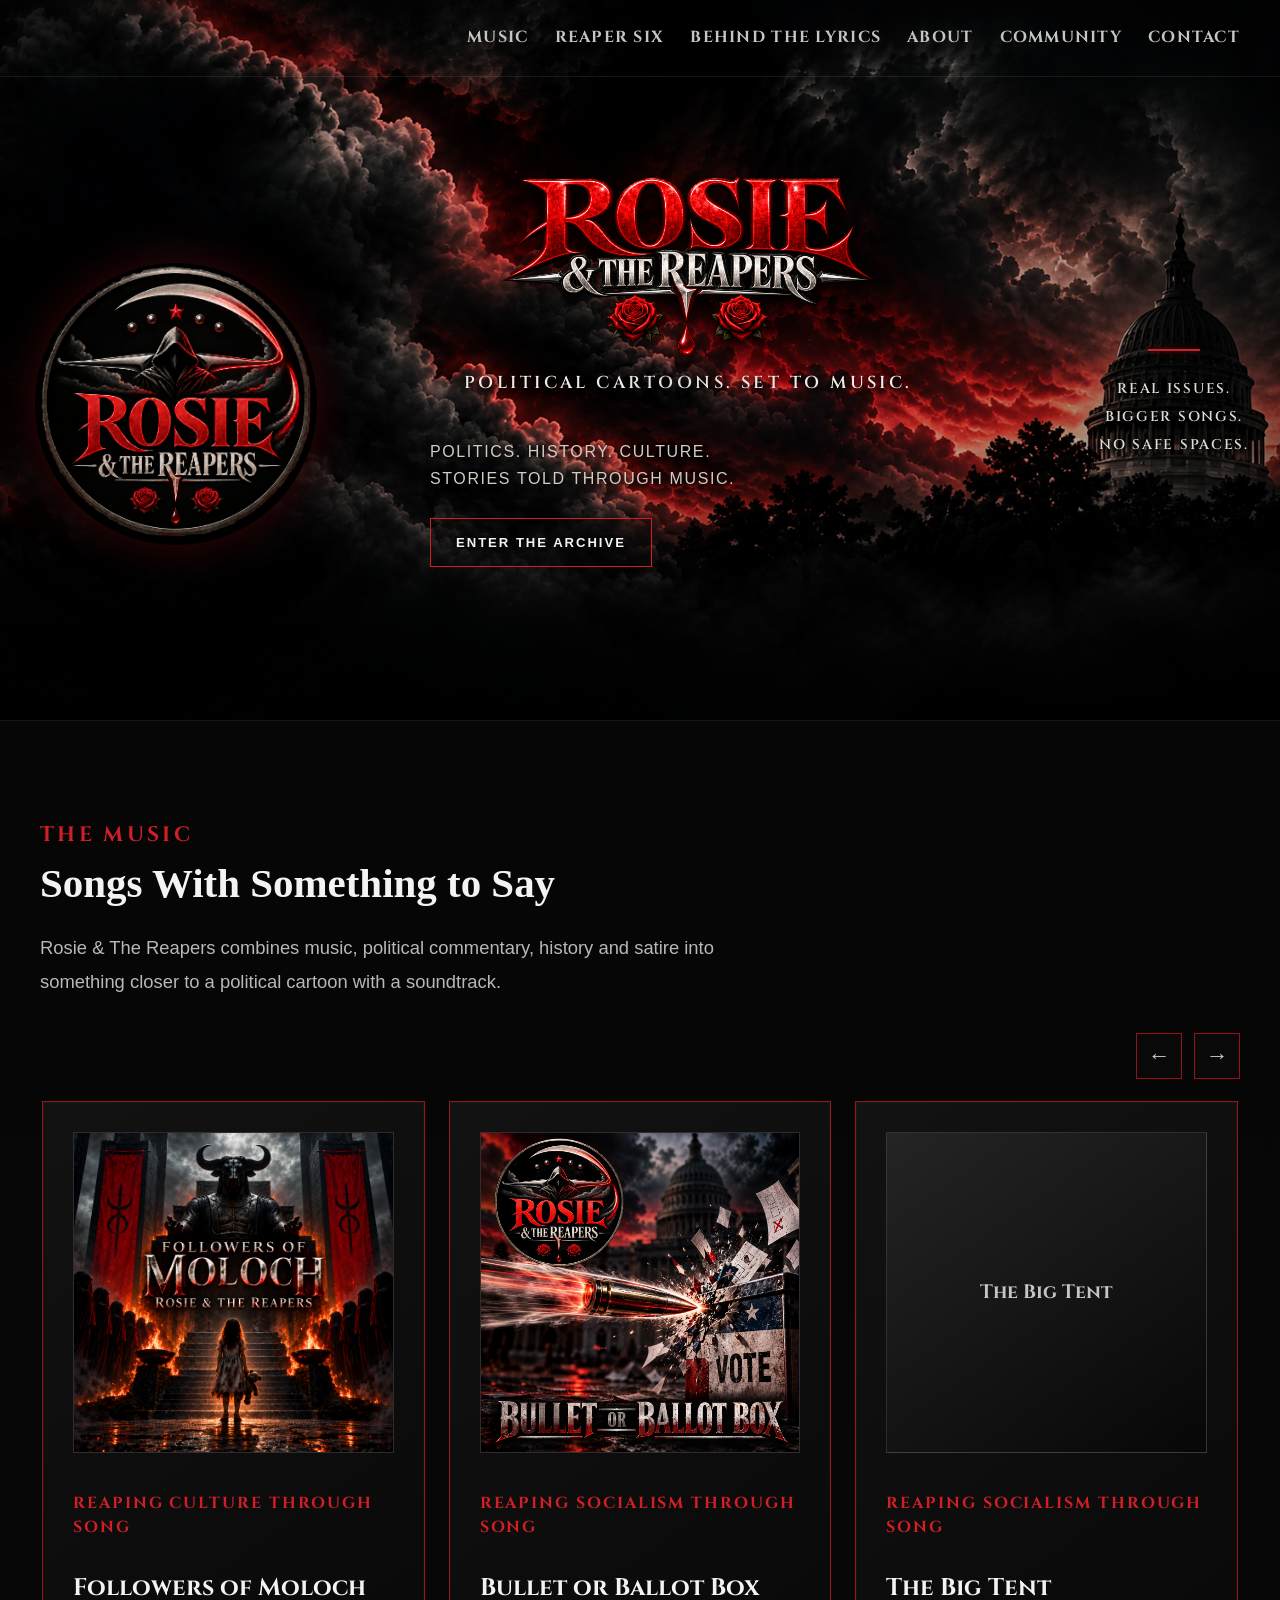
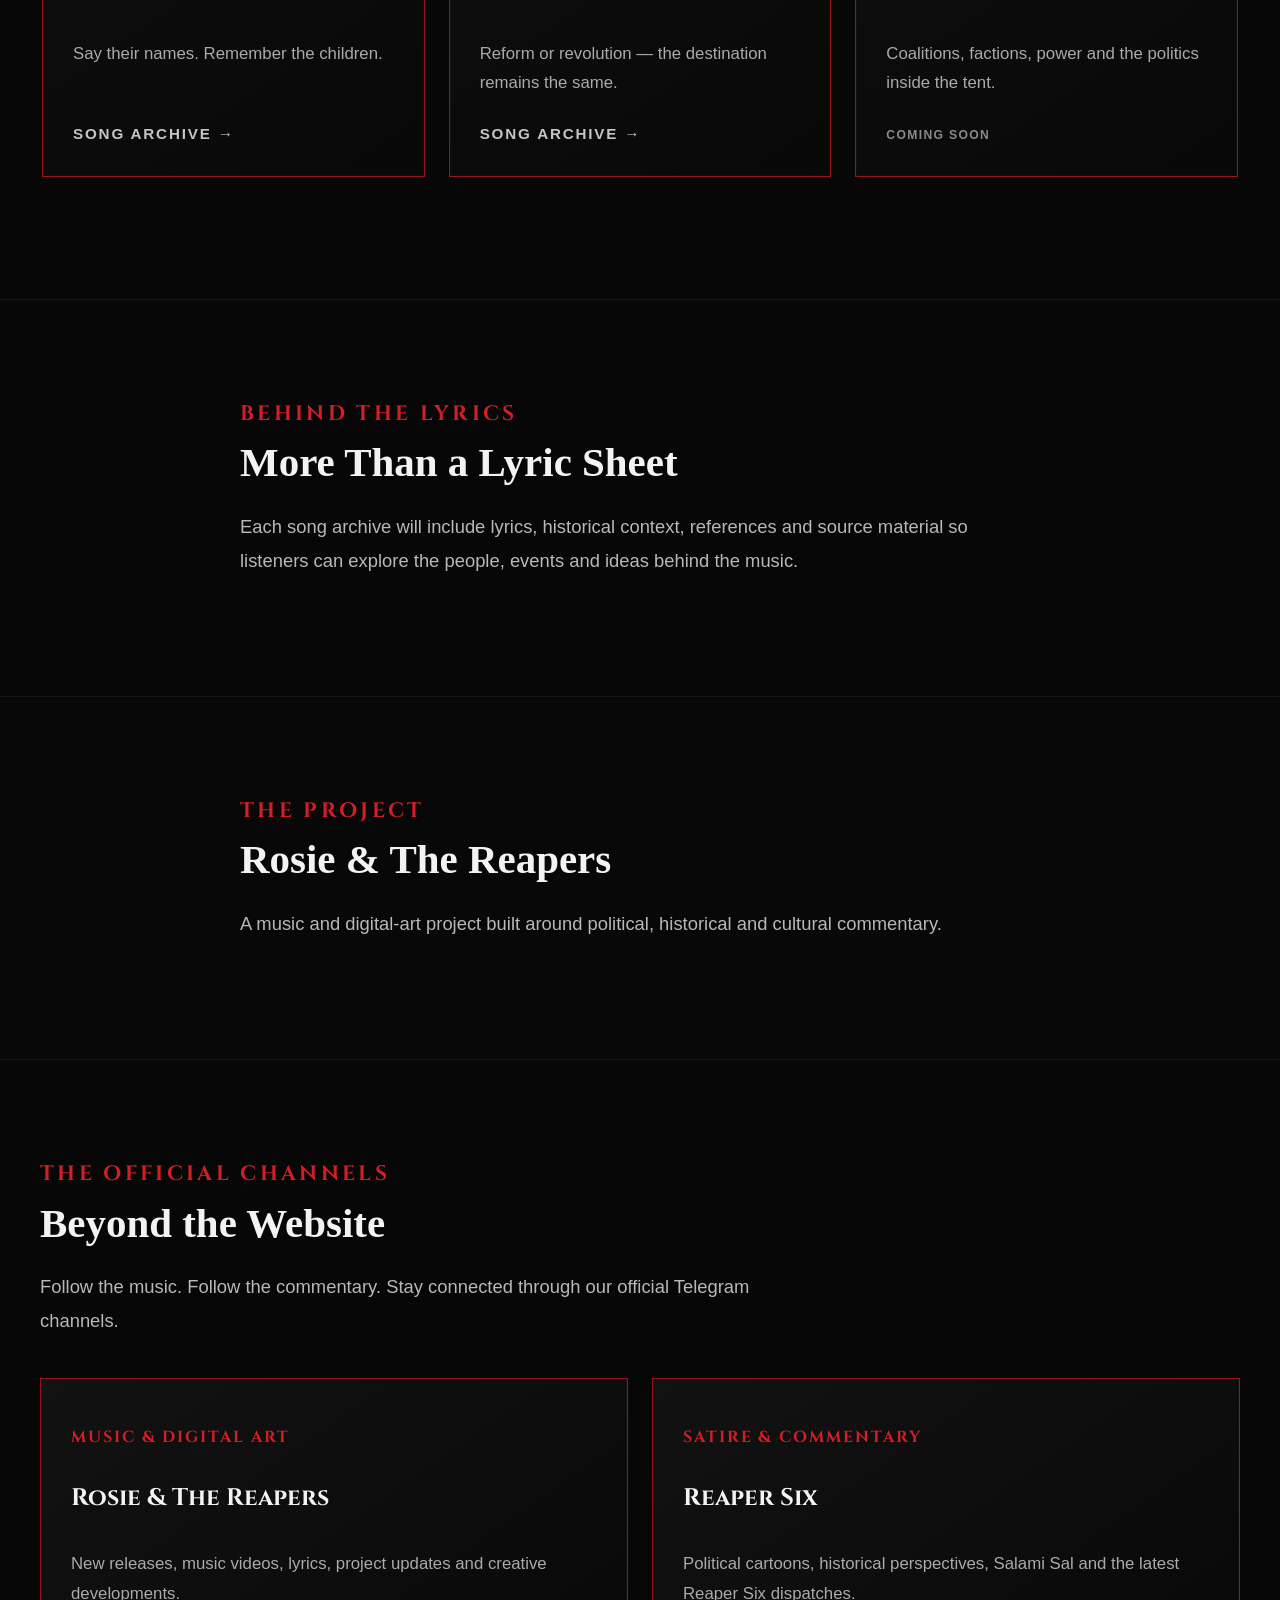
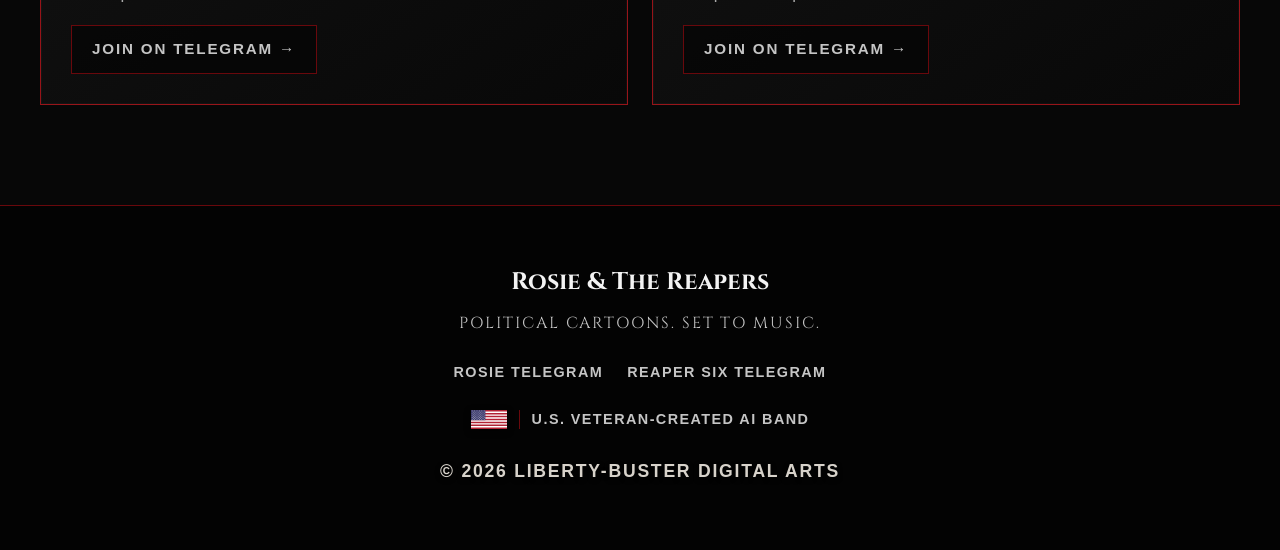
==== commit 643e0d37: "Repair homepage navigation and standardize footer" ====
--- a/index.html
+++ b/index.html
@@ -187,14 +187,14 @@
 
       
 
-      <nav class="main-nav" aria-label="Main navigation">
+        <nav class="main-nav" aria-label="Main navigation">
         <a href="#music">Music</a>
         <a href="reaper-six.html">Reaper Six</a>
-        <a href="#lyrics">Lyrics</a>
+        <a href="#lyrics">Behind the Lyrics</a>
         <a href="#about">About</a>
-        <a href="#history">Behind the Lyrics</a>
+        <a href="#community">Community</a>
         <a href="#contact">Contact</a>
-      </nav>
+      </nav>    
 
     </div>
 
@@ -523,16 +523,17 @@
   </main>
 
 
-  <footer class="site-footer" id="contact">
-
-    <p>
-      Rosie & The Reapers
+    <footer class="site-footer" id="contact">
+
+    <p class="footer-brand">
+      Rosie &amp; The Reapers
     </p>
 
     <p class="footer-tagline">
       Political Cartoons. Set to Music.
     </p>
-        <div class="footer-social-links">
+
+    <div class="footer-social-links">
 
       <a
         href="https://t.me/rosiereapers"
@@ -551,16 +552,17 @@
       </a>
 
     </div>
+
     <div class="veteran-badge">
 
-  <span class="veteran-flag" aria-hidden="true"></span>
-
-  <span class="veteran-divider" aria-hidden="true"></span>
-
-  <span>U.S. Veteran-Created AI Band</span>
-
-</div>
-    
+      <span class="veteran-flag" aria-hidden="true"></span>
+
+      <span class="veteran-divider" aria-hidden="true"></span>
+
+      <span>U.S. Veteran-Created AI Band</span>
+
+    </div>
+
     <p class="copyright">
       © 2026 Liberty-Buster Digital Arts
     </p>
--- a/styles.css
+++ b/styles.css
@@ -112,9 +112,11 @@
   display: flex;
   gap: 26px;
 
-  font-size: 0.8rem;
-
-  letter-spacing: 0.12em;
+  font-family: "Cinzel", Georgia, serif;
+  font-size: 1rem;
+  font-weight: 700;
+
+  letter-spacing: 0.08em;
 
   text-transform: uppercase;
 }
@@ -1397,3 +1399,302 @@
   }
 
 }
+/* =========================================================
+   GLOBAL TYPOGRAPHY STANDARD
+   Based on the Reaper Six visual identity
+   ========================================================= */
+
+/* RED SECTION LABELS */
+
+.section-label,
+.song-section .section-label {
+  color: var(--red-bright);
+
+  font-family: "Cinzel", Georgia, serif;
+  font-size: clamp(1.1rem, 1.7vw, 1.3rem);
+  font-weight: 700;
+
+  letter-spacing: 0.16em;
+  line-height: 1.35;
+
+  text-transform: uppercase;
+}
+
+
+/* MAIN SECTION HEADINGS */
+
+.section h2,
+.song-section h2 {
+  font-family: Georgia, "Times New Roman", serif;
+  font-size: clamp(2rem, 3.2vw, 3rem);
+  line-height: 1.12;
+}
+
+
+/* SONG HERO CATEGORY */
+
+.song-category {
+  font-size: clamp(1rem, 1.5vw, 1.25rem);
+}
+
+
+/* CARD CATEGORY LABELS */
+
+.content-card .card-category,
+.music-carousel .content-card .card-category,
+.reaper-six-card .card-category {
+  color: var(--red-bright);
+
+  font-family: "Cinzel", Georgia, serif;
+   font-size: 1rem;
+  font-weight: 700;
+
+  letter-spacing: 0.12em;
+  line-height: 1.5;
+}
+
+
+/* CARD TITLES */
+
+.content-card h3,
+.reaper-six-card h3 {
+  font-family: "Cinzel", Georgia, serif;
+  font-size: clamp(1.5rem, 1.8vw, 1.9rem);
+  line-height: 1.3;
+}
+
+
+/* RESEARCH AND REFERENCE SUBHEADINGS */
+
+.reference-panel h3,
+.sources-panel h3 {
+  font-size: clamp(1.2rem, 1.5vw, 1.4rem);
+  line-height: 1.4;
+}
+
+
+/* LYRIC SECTION LABELS */
+
+.lyric-section-label {
+  font-size: clamp(1rem, 1.3vw, 1.15rem);
+}
+
+
+/* ARCHIVE NAVIGATION LINKS */
+
+.content-card a,
+.reaper-six-card a {
+  font-size: 0.95rem;
+  line-height: 1.5;
+}
+
+
+/* MUSIC PLATFORM LINKS */
+
+.dsp-links a {
+  font-size: 0.9rem;
+}
+/* =========================================================
+   GLOBAL READABILITY STANDARD
+   ========================================================= */
+
+/* GENERAL READING TEXT */
+
+.section-copy,
+.song-body-copy,
+.character-details p,
+.reference-panel p,
+.sources-panel p,
+.listen-panel p,
+.dispatch-panel p {
+  font-size: 1.15rem;
+  line-height: 1.85;
+}
+
+
+/* SONG LYRICS */
+
+.lyrics-panel {
+  font-size: 1.3rem;
+  line-height: 1.85;
+}
+
+
+/* CARD DESCRIPTIONS */
+
+.content-card p:not(.card-category),
+.reaper-six-card p:not(.card-category):not(.dispatch-date) {
+  font-size: 1.05rem;
+  line-height: 1.75;
+}
+
+
+/* CAROUSEL CATEGORY CONSISTENCY */
+
+#music-carousel .content-card .card-category,
+#salami-carousel .reaper-six-card .card-category {
+  font-size: 1rem;
+  color: var(--red-bright);
+}
+
+
+/* =========================================================
+   STANDARDIZED SITE FOOTER
+   ========================================================= */
+
+.site-footer {
+  padding: 60px 20px;
+  border-top: 1px solid var(--red-dark);
+  background: #030303;
+  text-align: center;
+}
+
+.site-footer .footer-brand {
+  margin: 0 0 12px;
+
+  color: var(--white);
+  font-family: "Cinzel", Georgia, serif;
+  font-size: 1.5rem;
+  font-weight: 700;
+  line-height: 1.4;
+}
+
+.site-footer .footer-tagline {
+  font-family: "Cinzel", Georgia, serif;
+  font-size: 1rem;
+  line-height: 1.6;
+  letter-spacing: 0.12em;
+}
+
+.footer-social-links a {
+  font-size: 0.9rem;
+}
+
+.veteran-badge {
+  font-size: 0.9rem;
+  line-height: 1.6;
+  letter-spacing: 0.1em;
+}
+
+.veteran-flag {
+  width: 36px;
+  height: 19px;
+}
+
+.veteran-divider {
+  height: 19px;
+}
+
+.site-footer .copyright {
+  font-size: 1.1rem;
+  line-height: 1.6;
+}
+
+
+/* =========================================================
+   CAROUSEL SCROLLBAR STYLING
+   ========================================================= */
+
+.music-carousel,
+.salami-carousel {
+  scrollbar-width: thin;
+  scrollbar-color: #a51b21 #161616;
+}
+
+.music-carousel::-webkit-scrollbar,
+.salami-carousel::-webkit-scrollbar {
+  height: 10px;
+}
+
+.music-carousel::-webkit-scrollbar-track,
+.salami-carousel::-webkit-scrollbar-track {
+  background: #161616;
+  border-radius: 5px;
+}
+
+.music-carousel::-webkit-scrollbar-thumb,
+.salami-carousel::-webkit-scrollbar-thumb {
+  background: #a51b21;
+  border: 2px solid #161616;
+  border-radius: 5px;
+}
+
+.music-carousel::-webkit-scrollbar-thumb:hover,
+.salami-carousel::-webkit-scrollbar-thumb:hover {
+  background: var(--red-bright);
+}
+
+
+/* =========================================================
+   MOBILE READABILITY
+   ========================================================= */
+
+@media (max-width: 700px) {
+
+  .lyrics-panel {
+    font-size: 1.2rem;
+    line-height: 1.8;
+  }
+
+  .site-footer {
+    padding: 48px 20px;
+  }
+
+  .site-footer .footer-brand {
+    font-size: 1.3rem;
+  }
+
+  .site-footer .footer-tagline {
+    font-size: 0.9rem;
+  }
+
+  .veteran-badge {
+    font-size: 0.8rem;
+  }
+
+  .site-footer .copyright {
+    font-size: 1rem;
+  }
+/* =========================================================
+   UNIVERSAL CAROUSEL BUTTON STANDARD
+   ========================================================= */
+
+.music-carousel-topbar .music-carousel-button,
+.dispatch-carousel-topbar .carousel-button {
+  appearance: none;
+  -webkit-appearance: none;
+
+  box-sizing: border-box;
+
+  display: inline-flex;
+  align-items: center;
+  justify-content: center;
+
+  flex: 0 0 46px;
+  width: 46px;
+  height: 46px;
+
+  padding: 0;
+  margin: 0;
+  border-radius: 0;
+
+  font-family: Arial, Helvetica, sans-serif;
+  font-size: 1.4rem;
+  font-weight: 400;
+  line-height: 1;
+
+  -webkit-text-size-adjust: 100%;
+  touch-action: manipulation;
+}
+
+@media (max-width: 600px) {
+
+  .music-carousel-topbar .music-carousel-button,
+  .dispatch-carousel-topbar .carousel-button {
+    flex: 0 0 44px;
+    width: 44px;
+    height: 44px;
+  }
+
+}
+}
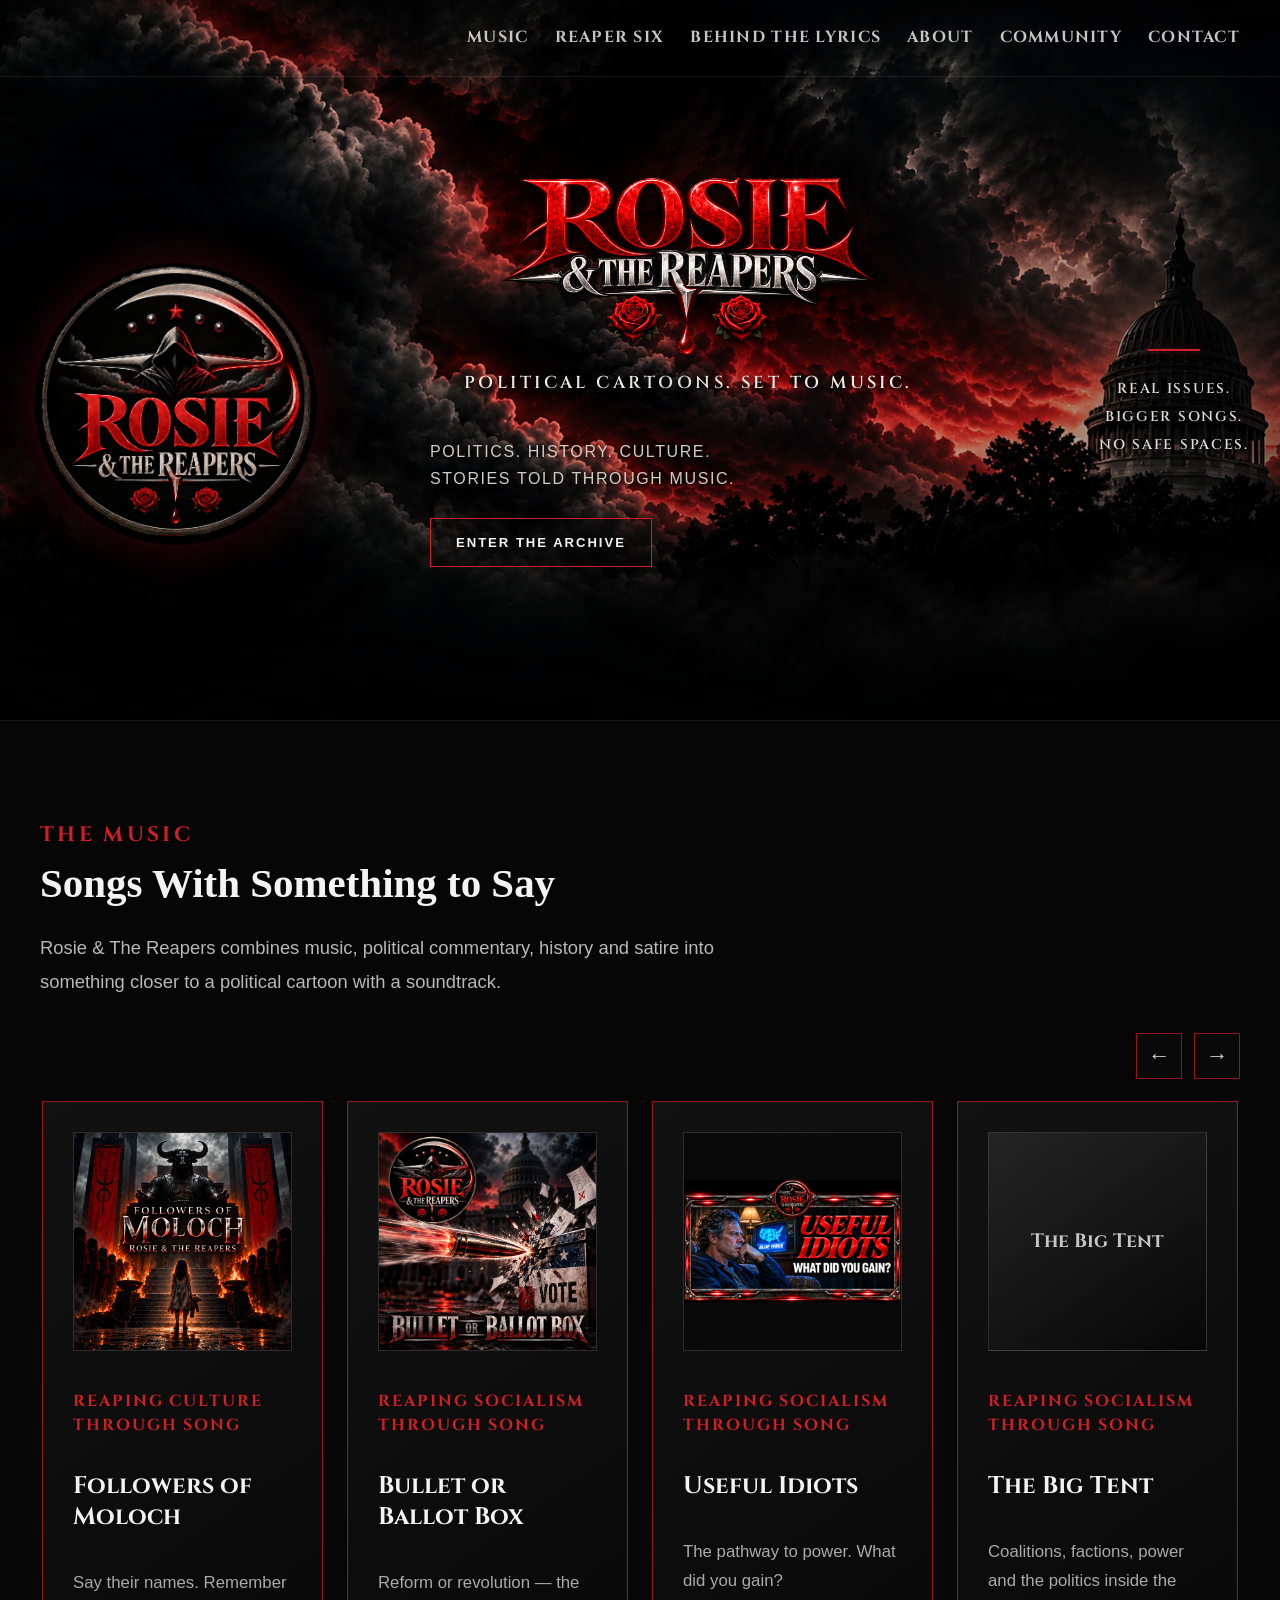
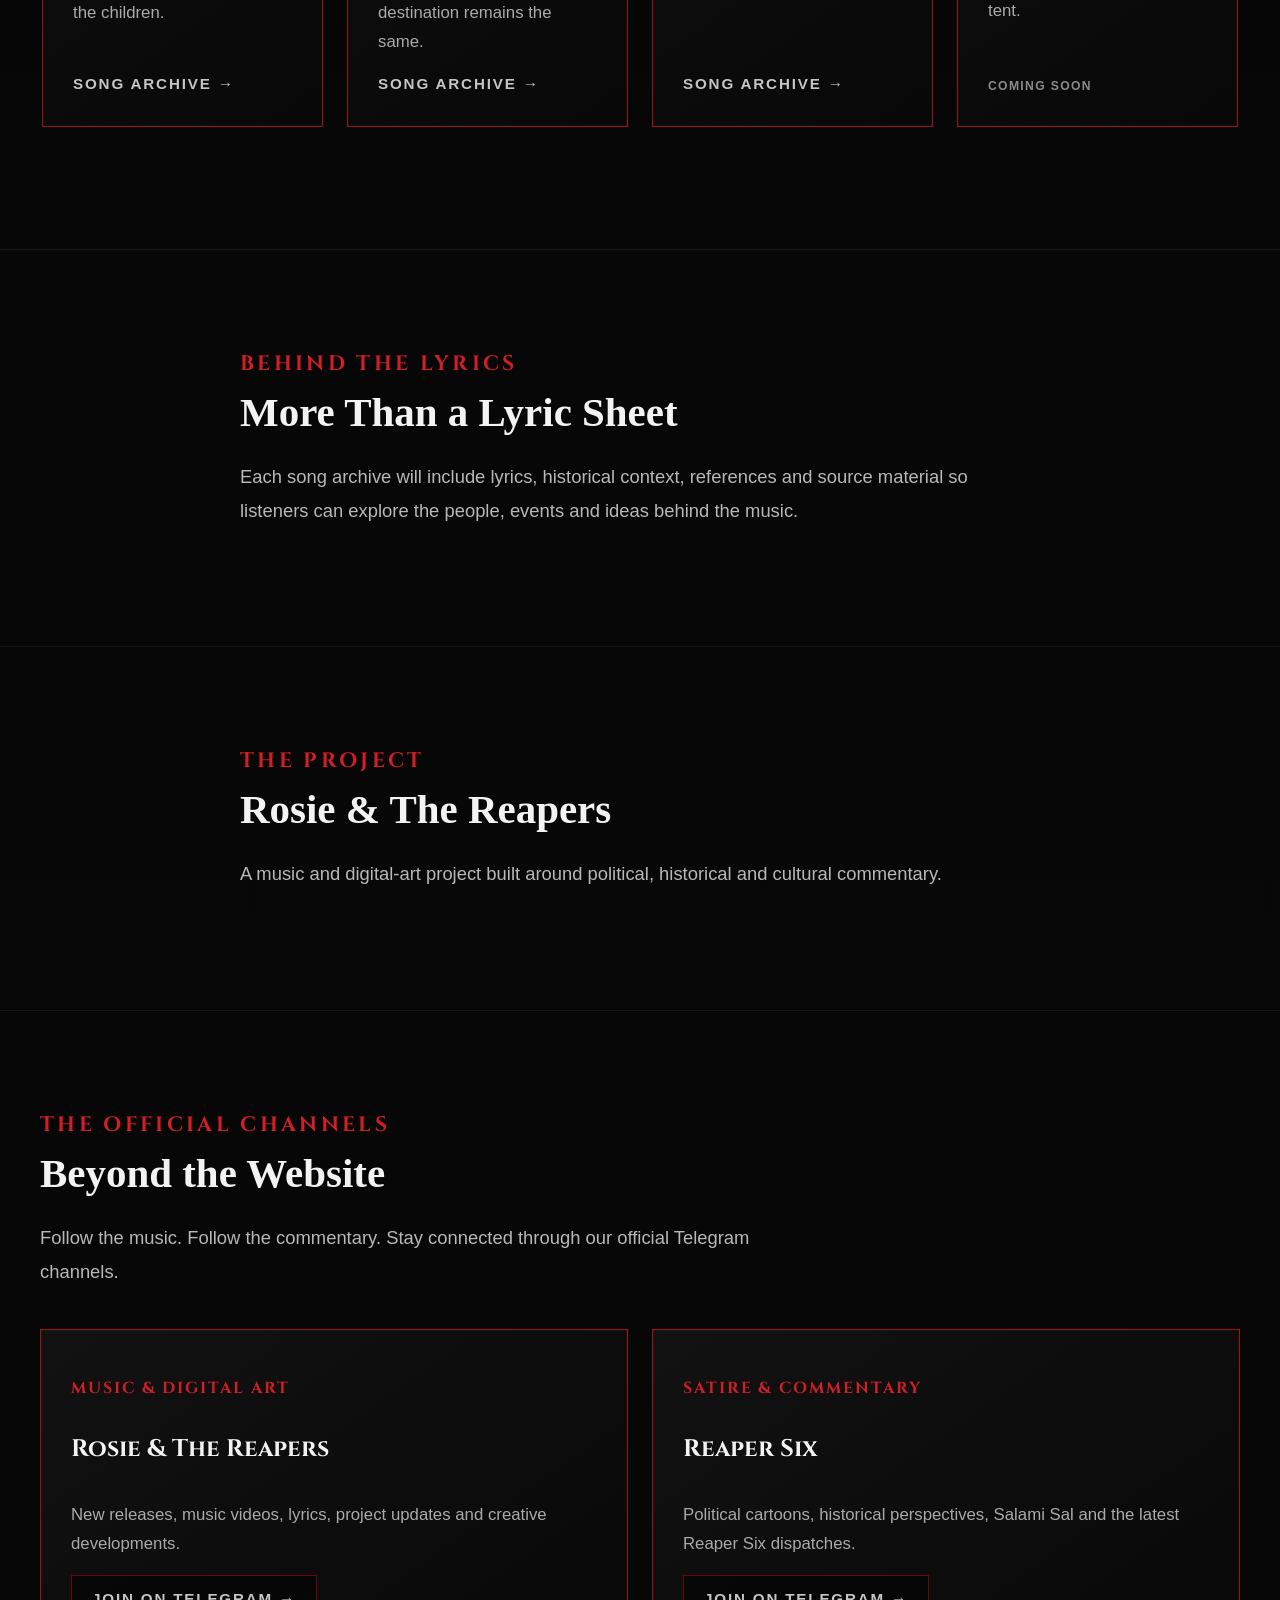
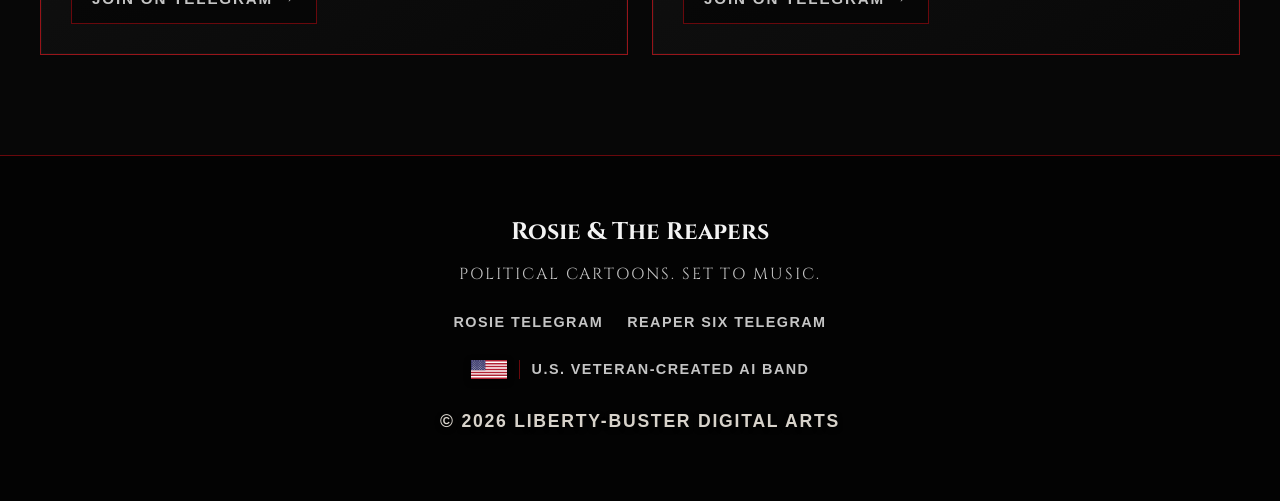
==== commit 784ad5fc: "Add Useful Idiots to homepage music archive carousel" ====
--- a/index.html
+++ b/index.html
@@ -366,7 +366,33 @@
 
             </article>
 
-
+              <!-- USEFUL IDIOTS -->
+
+            <article class="content-card">
+
+              <div class="music-thumb">
+                <img
+                  src="assets/useful-idiots-cover-art.jpg"
+                  alt="Useful Idiots — What Did You Gain?"
+                >
+              </div>
+
+              <p class="card-category">
+                REAPING SOCIALISM THROUGH SONG
+              </p>
+
+              <h3>Useful Idiots</h3>
+
+              <p>
+                The pathway to power.
+                What did you gain?
+              </p>
+
+              <a href="songs/useful-idiots.html">
+                Song Archive →
+              </a>
+
+            </article>          
             <!-- THE BIG TENT -->
 
             <article class="content-card">
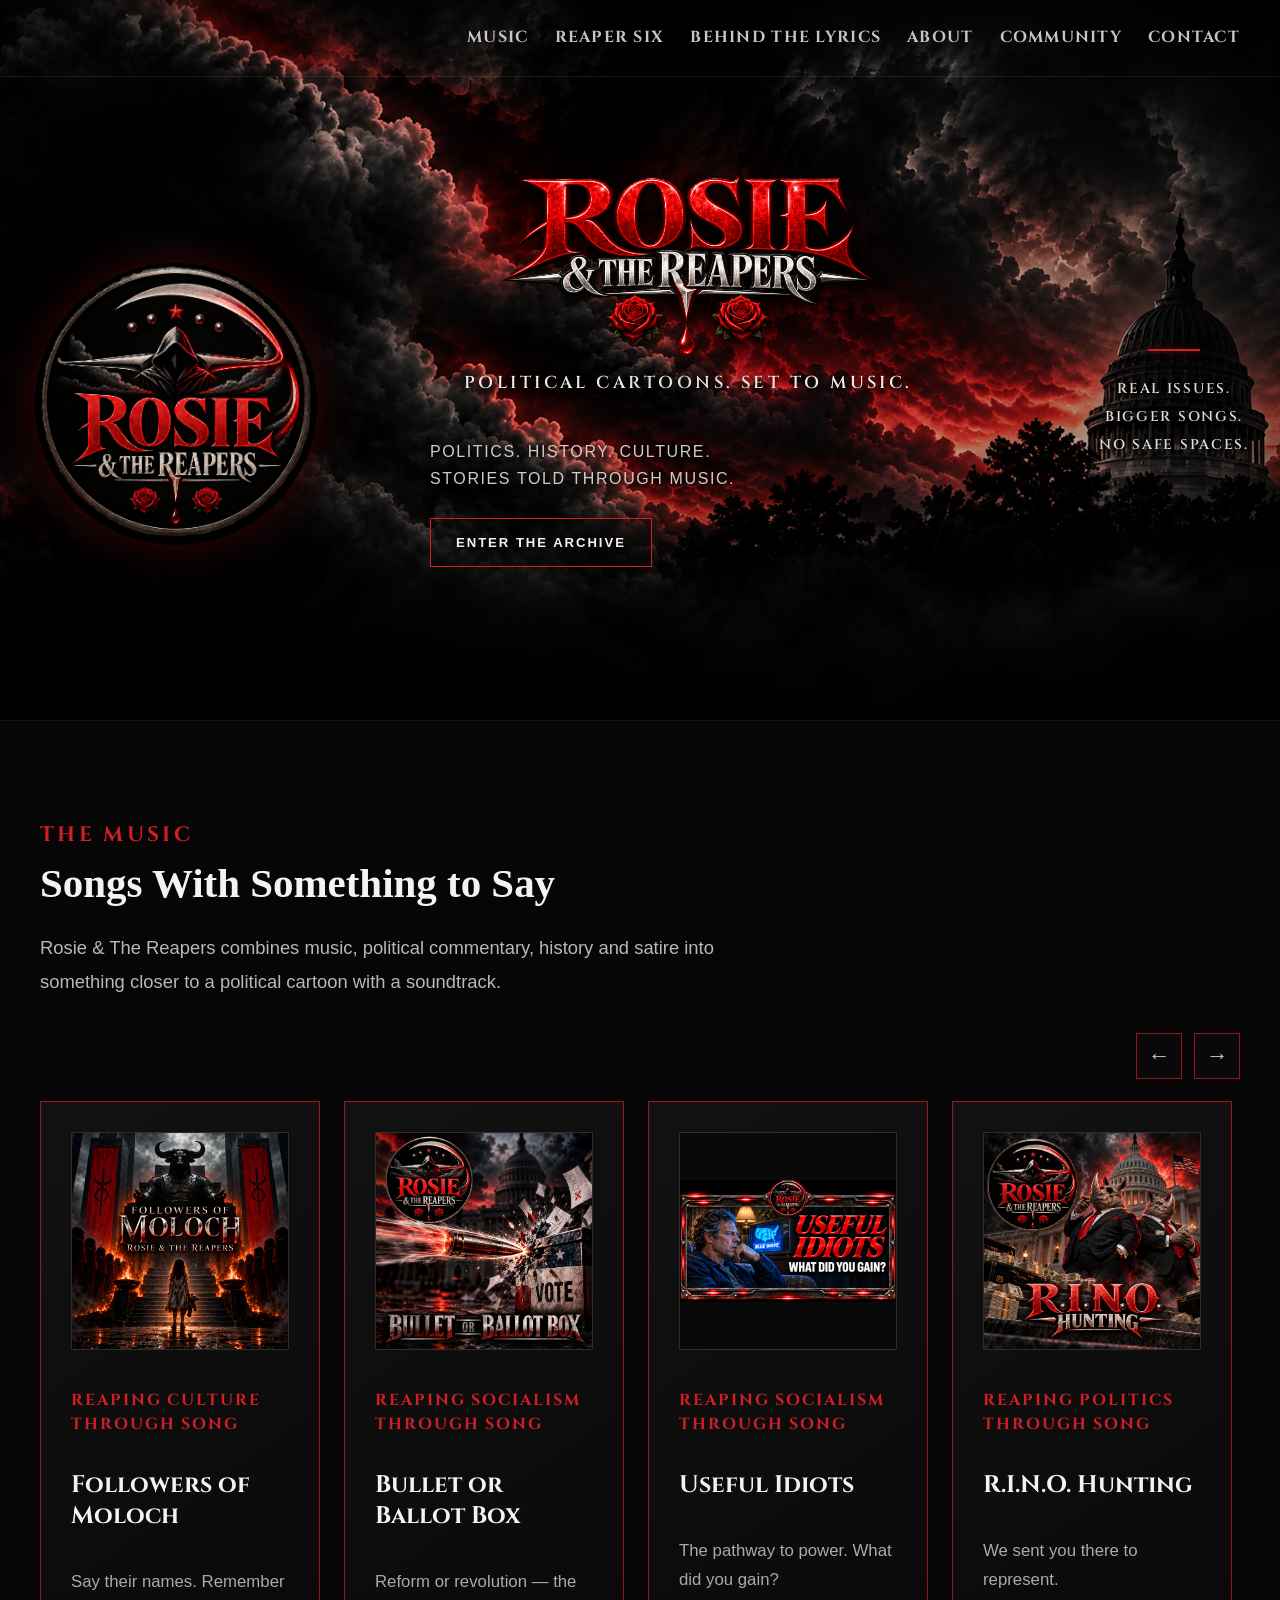
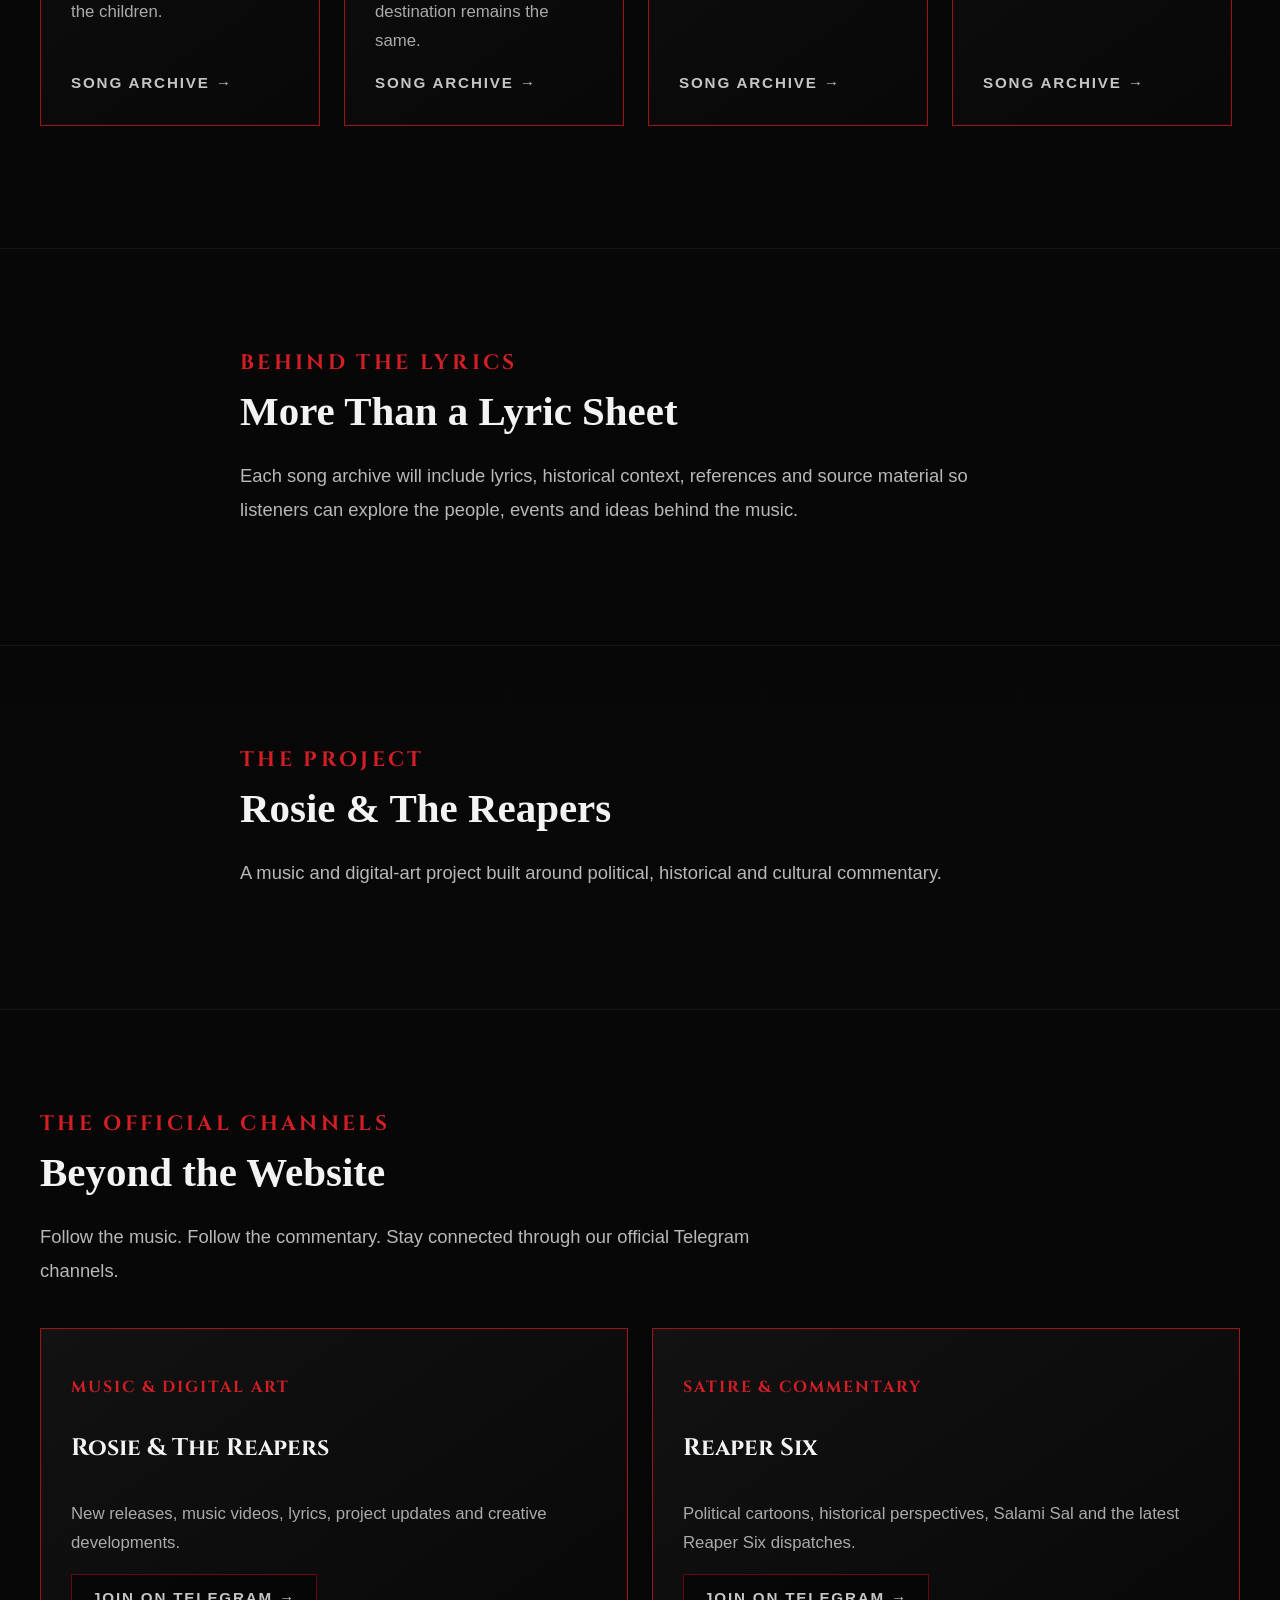
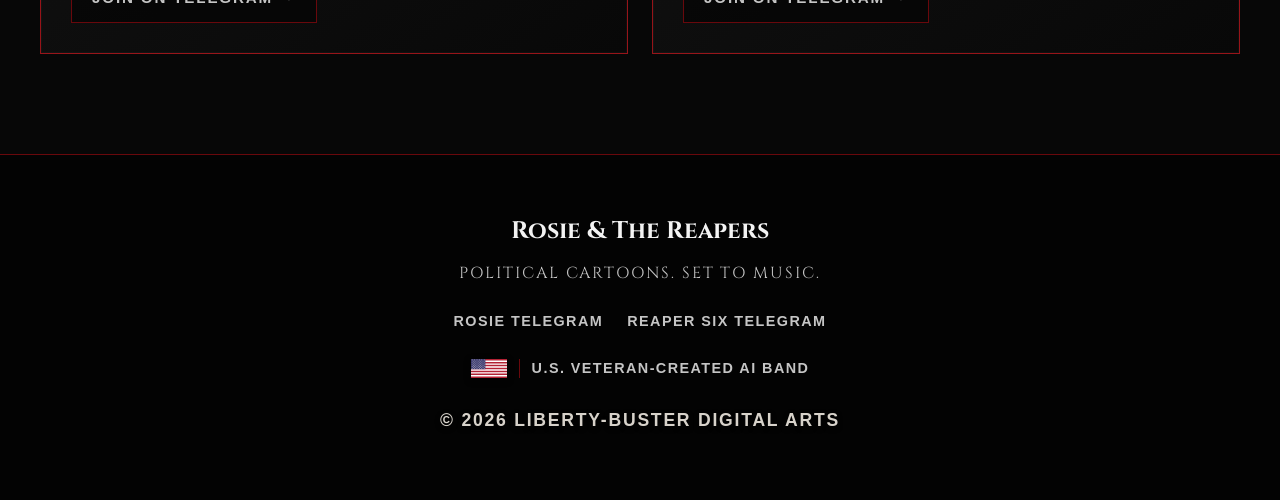
==== commit e8aea006: "Add RINO Hunting to homepage music archive carousel" ====
--- a/index.html
+++ b/index.html
@@ -391,8 +391,34 @@
               <a href="songs/useful-idiots.html">
                 Song Archive →
               </a>
-
-            </article>          
+          </article>  
+                        <!-- R.I.N.O. HUNTING -->
+
+            <article class="content-card">
+
+              <div class="music-thumb">
+                <img
+                  src="assets/rino-hunting-cover-art.png"
+                  alt="R.I.N.O. Hunting cover artwork"
+                >
+              </div>
+
+              <p class="card-category">
+                REAPING POLITICS THROUGH SONG
+              </p>
+
+              <h3>R.I.N.O. Hunting</h3>
+
+              <p>
+                We sent you there to represent.
+              </p>
+
+              <a href="songs/rino-hunting.html">
+                Song Archive →
+              </a>
+
+            </article>
+            
             <!-- THE BIG TENT -->
 
             <article class="content-card">
